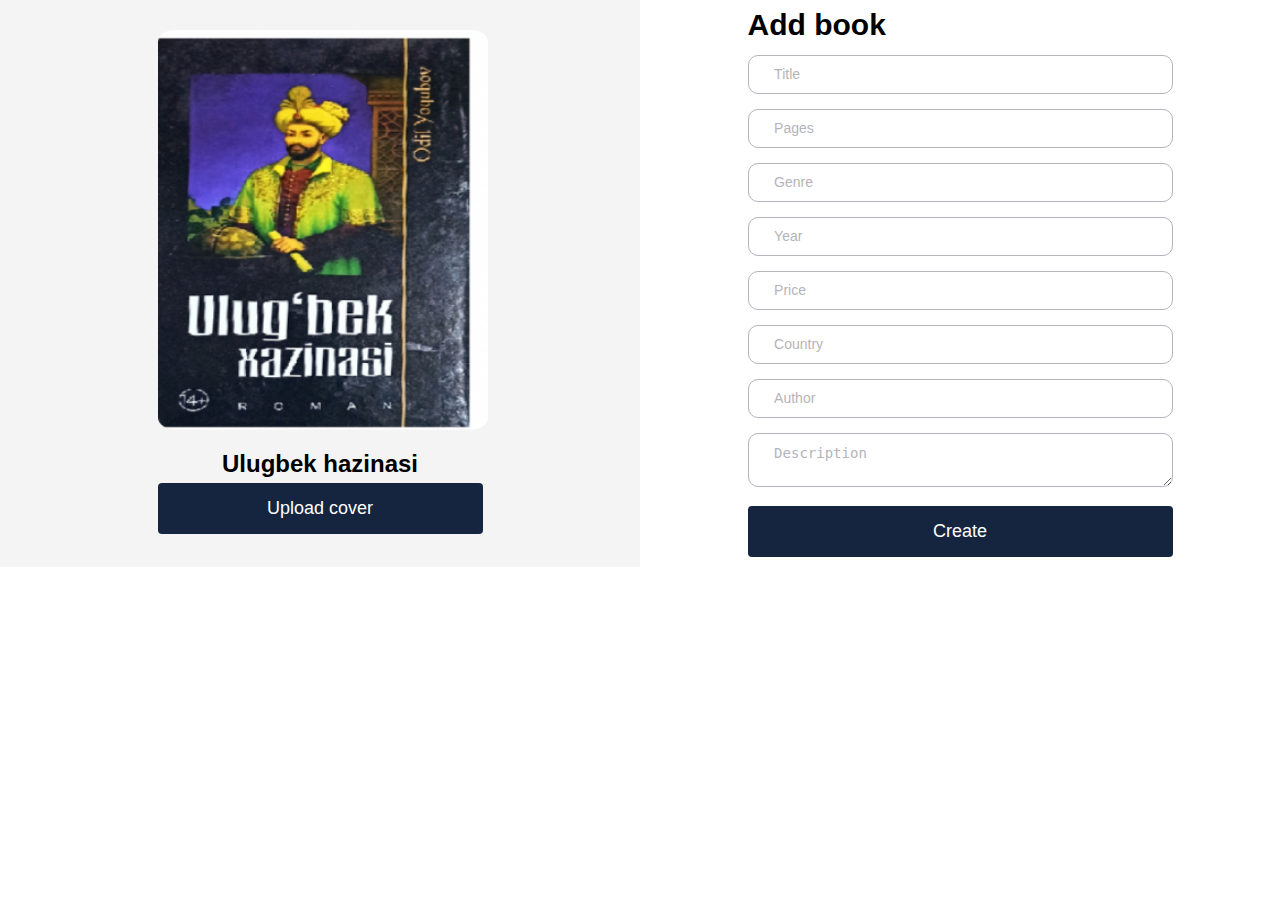
==== addBook.html @ b738d1ba "signIn, signUp and addBook's designs added" ====
<!DOCTYPE html>
<html lang="en">
  <head>
    <meta charset="UTF-8" />
    <meta http-equiv="X-UA-Compatible" content="IE=edge" />
    <meta name="viewport" content="width=device-width, initial-scale=1.0" />
    <title>Add Book</title>
    <link rel="stylesheet" href="./css/style.css" />
    <link rel="stylesheet" href="./assets/bootstrap/css/bootstrap-grid.css" />
  </head>

  <body>
    <section class="addBook">
      <div class="container">
        <div class="row">
          <div class="col-6 d-lg-block d-none leftt">
            <img class="img" src="./assets/img/addBook.png" alt="" />
            <div class="informs">
              <h1 class="informs__title">Ulugbek hazinasi</h1>
              <button class="form__button btn" type="submit">
                Upload cover
              </button>
            </div>
          </div>
          <div class="col-12 col-lg-6 right">
            <form class="form" action="" method="post" id="login">
              <h1 class="form__title">Add book</h1>
              <div class="form__input--group">
                <input
                  class="input form__input"
                  autofocus
                  placeholder="Title"
                  type="text"
                />
              </div>
              <div class="form__input--group">
                <input
                  class="input form__input"
                  autofocus
                  placeholder="Pages"
                  type="number"
                />
              </div>
              <div class="form__input--group">
                <input
                  class="input form__input"
                  autofocus
                  placeholder="Genre"
                  type="text"
                />
              </div>
              <div class="form__input--group">
                <input
                  class="input form__input"
                  autofocus
                  placeholder="Year"
                  type="datetime"
                />
              </div>
              <div class="form__input--group">
                <input
                  class="input form__input"
                  autofocus
                  placeholder="Price"
                  type="number"
                />
              </div>
              <div class="form__input--group">
                <input
                  class="input form__input"
                  autofocus
                  placeholder="Country"
                  type="text"
                />
              </div>
              <div class="form__input--group">
                <input
                  class="input form__input"
                  autofocus
                  placeholder="Author"
                  type="text"
                />
              </div>
              <div class="form__input--group">
                <textarea
                  class="input form__input form__input--error"
                  placeholder="Description"
                ></textarea>
              </div>
              <button class="form__button btn" type="submit">Create</button>
            </form>
          </div>
        </div>
      </div>
    </section>
    <script defer src="./js/router.js"></script>
  </body>
</html>
---- css/style.css ----
*,
*::after,
*::before {
  box-sizing: border-box;
  padding: 0;
  margin: 0;
}

html {
  font-size: 10px;
}

a {
  text-decoration: none;
}

ul {
  list-style: none;
}

img {
  max-width: 100%;
  vertical-align: middle;
  border-style: none;
}

.ms-auto {
  margin-left: auto;
}

.me-auto {
  margin-right: auto;
}

.mx-auto {
  margin: auto;
}

.m-0 {
  margin: 0rem;
}

.m-1 {
  margin: 0.5rem;
}

.m-2 {
  margin: 1rem;
}

.m-3 {
  margin: 1.5rem;
}

.m-4 {
  margin: 2rem;
}

.m-5 {
  margin: 2.5rem;
}

.m-6 {
  margin: 3rem;
}

.m-7 {
  margin: 3.5rem;
}

.m-8 {
  margin: 4rem;
}

.m-9 {
  margin: 4.5rem;
}

.m-10 {
  margin: 5rem;
}

.m-11 {
  margin: 5.5rem;
}

.m-12 {
  margin: 6rem;
}

.m-13 {
  margin: 6.5rem;
}

.m-14 {
  margin: 7rem;
}

.m-15 {
  margin: 7.5rem;
}

.m-16 {
  margin: 8rem;
}

.m-17 {
  margin: 8.5rem;
}

.m-18 {
  margin: 9rem;
}

.m-19 {
  margin: 9.5rem;
}

.m-20 {
  margin: 10rem;
}

.me-0 {
  margin-right: 0rem;
}

.me-n0 {
  margin-right: 0rem;
}

.me-1 {
  margin-right: 0.5rem;
}

.me-n1 {
  margin-right: -0.5rem;
}

.me-2 {
  margin-right: 1rem;
}

.me-n2 {
  margin-right: -1rem;
}

.me-3 {
  margin-right: 1.5rem;
}

.me-n3 {
  margin-right: -1.5rem;
}

.me-4 {
  margin-right: 2rem;
}

.me-n4 {
  margin-right: -2rem;
}

.me-5 {
  margin-right: 2.5rem;
}

.me-n5 {
  margin-right: -2.5rem;
}

.me-6 {
  margin-right: 3rem;
}

.me-n6 {
  margin-right: -3rem;
}

.me-7 {
  margin-right: 3.5rem;
}

.me-n7 {
  margin-right: -3.5rem;
}

.me-8 {
  margin-right: 4rem;
}

.me-n8 {
  margin-right: -4rem;
}

.me-9 {
  margin-right: 4.5rem;
}

.me-n9 {
  margin-right: -4.5rem;
}

.me-10 {
  margin-right: 5rem;
}

.me-n10 {
  margin-right: -5rem;
}

.me-11 {
  margin-right: 5.5rem;
}

.me-n11 {
  margin-right: -5.5rem;
}

.me-12 {
  margin-right: 6rem;
}

.me-n12 {
  margin-right: -6rem;
}

.me-13 {
  margin-right: 6.5rem;
}

.me-n13 {
  margin-right: -6.5rem;
}

.me-14 {
  margin-right: 7rem;
}

.me-n14 {
  margin-right: -7rem;
}

.me-15 {
  margin-right: 7.5rem;
}

.me-n15 {
  margin-right: -7.5rem;
}

.me-16 {
  margin-right: 8rem;
}

.me-n16 {
  margin-right: -8rem;
}

.me-17 {
  margin-right: 8.5rem;
}

.me-n17 {
  margin-right: -8.5rem;
}

.me-18 {
  margin-right: 9rem;
}

.me-n18 {
  margin-right: -9rem;
}

.me-19 {
  margin-right: 9.5rem;
}

.me-n19 {
  margin-right: -9.5rem;
}

.me-20 {
  margin-right: 10rem;
}

.me-n20 {
  margin-right: -10rem;
}

.ms-0 {
  margin-left: 0rem;
}

.ms-n0 {
  margin-left: 0rem;
}

.ms-1 {
  margin-left: 0.5rem;
}

.ms-n1 {
  margin-left: -0.5rem;
}

.ms-2 {
  margin-left: 1rem;
}

.ms-n2 {
  margin-left: -1rem;
}

.ms-3 {
  margin-left: 1.5rem;
}

.ms-n3 {
  margin-left: -1.5rem;
}

.ms-4 {
  margin-left: 2rem;
}

.ms-n4 {
  margin-left: -2rem;
}

.ms-5 {
  margin-left: 2.5rem;
}

.ms-n5 {
  margin-left: -2.5rem;
}

.ms-6 {
  margin-left: 3rem;
}

.ms-n6 {
  margin-left: -3rem;
}

.ms-7 {
  margin-left: 3.5rem;
}

.ms-n7 {
  margin-left: -3.5rem;
}

.ms-8 {
  margin-left: 4rem;
}

.ms-n8 {
  margin-left: -4rem;
}

.ms-9 {
  margin-left: 4.5rem;
}

.ms-n9 {
  margin-left: -4.5rem;
}

.ms-10 {
  margin-left: 5rem;
}

.ms-n10 {
  margin-left: -5rem;
}

.ms-11 {
  margin-left: 5.5rem;
}

.ms-n11 {
  margin-left: -5.5rem;
}

.ms-12 {
  margin-left: 6rem;
}

.ms-n12 {
  margin-left: -6rem;
}

.ms-13 {
  margin-left: 6.5rem;
}

.ms-n13 {
  margin-left: -6.5rem;
}

.ms-14 {
  margin-left: 7rem;
}

.ms-n14 {
  margin-left: -7rem;
}

.ms-15 {
  margin-left: 7.5rem;
}

.ms-n15 {
  margin-left: -7.5rem;
}

.ms-16 {
  margin-left: 8rem;
}

.ms-n16 {
  margin-left: -8rem;
}

.ms-17 {
  margin-left: 8.5rem;
}

.ms-n17 {
  margin-left: -8.5rem;
}

.ms-18 {
  margin-left: 9rem;
}

.ms-n18 {
  margin-left: -9rem;
}

.ms-19 {
  margin-left: 9.5rem;
}

.ms-n19 {
  margin-left: -9.5rem;
}

.ms-20 {
  margin-left: 10rem;
}

.ms-n20 {
  margin-left: -10rem;
}

.mt-0 {
  margin-top: 0rem;
}

.mt-n0 {
  margin-top: 0rem;
}

.mt-1 {
  margin-top: 0.5rem;
}

.mt-n1 {
  margin-top: -0.5rem;
}

.mt-2 {
  margin-top: 1rem;
}

.mt-n2 {
  margin-top: -1rem;
}

.mt-3 {
  margin-top: 1.5rem;
}

.mt-n3 {
  margin-top: -1.5rem;
}

.mt-4 {
  margin-top: 2rem;
}

.mt-n4 {
  margin-top: -2rem;
}

.mt-5 {
  margin-top: 2.5rem;
}

.mt-n5 {
  margin-top: -2.5rem;
}

.mt-6 {
  margin-top: 3rem;
}

.mt-n6 {
  margin-top: -3rem;
}

.mt-7 {
  margin-top: 3.5rem;
}

.mt-n7 {
  margin-top: -3.5rem;
}

.mt-8 {
  margin-top: 4rem;
}

.mt-n8 {
  margin-top: -4rem;
}

.mt-9 {
  margin-top: 4.5rem;
}

.mt-n9 {
  margin-top: -4.5rem;
}

.mt-10 {
  margin-top: 5rem;
}

.mt-n10 {
  margin-top: -5rem;
}

.mt-11 {
  margin-top: 5.5rem;
}

.mt-n11 {
  margin-top: -5.5rem;
}

.mt-12 {
  margin-top: 6rem;
}

.mt-n12 {
  margin-top: -6rem;
}

.mt-13 {
  margin-top: 6.5rem;
}

.mt-n13 {
  margin-top: -6.5rem;
}

.mt-14 {
  margin-top: 7rem;
}

.mt-n14 {
  margin-top: -7rem;
}

.mt-15 {
  margin-top: 7.5rem;
}

.mt-n15 {
  margin-top: -7.5rem;
}

.mt-16 {
  margin-top: 8rem;
}

.mt-n16 {
  margin-top: -8rem;
}

.mt-17 {
  margin-top: 8.5rem;
}

.mt-n17 {
  margin-top: -8.5rem;
}

.mt-18 {
  margin-top: 9rem;
}

.mt-n18 {
  margin-top: -9rem;
}

.mt-19 {
  margin-top: 9.5rem;
}

.mt-n19 {
  margin-top: -9.5rem;
}

.mt-20 {
  margin-top: 10rem;
}

.mt-n20 {
  margin-top: -10rem;
}

.mb-0 {
  margin-bottom: 0rem;
}

.mb-n0 {
  margin-bottom: 0rem;
}

.mb-1 {
  margin-bottom: 0.5rem;
}

.mb-n1 {
  margin-bottom: -0.5rem;
}

.mb-2 {
  margin-bottom: 1rem;
}

.mb-n2 {
  margin-bottom: -1rem;
}

.mb-3 {
  margin-bottom: 1.5rem;
}

.mb-n3 {
  margin-bottom: -1.5rem;
}

.mb-4 {
  margin-bottom: 2rem;
}

.mb-n4 {
  margin-bottom: -2rem;
}

.mb-5 {
  margin-bottom: 2.5rem;
}

.mb-n5 {
  margin-bottom: -2.5rem;
}

.mb-6 {
  margin-bottom: 3rem;
}

.mb-n6 {
  margin-bottom: -3rem;
}

.mb-7 {
  margin-bottom: 3.5rem;
}

.mb-n7 {
  margin-bottom: -3.5rem;
}

.mb-8 {
  margin-bottom: 4rem;
}

.mb-n8 {
  margin-bottom: -4rem;
}

.mb-9 {
  margin-bottom: 4.5rem;
}

.mb-n9 {
  margin-bottom: -4.5rem;
}

.mb-10 {
  margin-bottom: 5rem;
}

.mb-n10 {
  margin-bottom: -5rem;
}

.mb-11 {
  margin-bottom: 5.5rem;
}

.mb-n11 {
  margin-bottom: -5.5rem;
}

.mb-12 {
  margin-bottom: 6rem;
}

.mb-n12 {
  margin-bottom: -6rem;
}

.mb-13 {
  margin-bottom: 6.5rem;
}

.mb-n13 {
  margin-bottom: -6.5rem;
}

.mb-14 {
  margin-bottom: 7rem;
}

.mb-n14 {
  margin-bottom: -7rem;
}

.mb-15 {
  margin-bottom: 7.5rem;
}

.mb-n15 {
  margin-bottom: -7.5rem;
}

.mb-16 {
  margin-bottom: 8rem;
}

.mb-n16 {
  margin-bottom: -8rem;
}

.mb-17 {
  margin-bottom: 8.5rem;
}

.mb-n17 {
  margin-bottom: -8.5rem;
}

.mb-18 {
  margin-bottom: 9rem;
}

.mb-n18 {
  margin-bottom: -9rem;
}

.mb-19 {
  margin-bottom: 9.5rem;
}

.mb-n19 {
  margin-bottom: -9.5rem;
}

.mb-20 {
  margin-bottom: 10rem;
}

.mb-n20 {
  margin-bottom: -10rem;
}

.mx-0 {
  margin-left: 0rem;
  margin-right: 0rem;
}

.mx-1 {
  margin-left: 0.5rem;
  margin-right: 0.5rem;
}

.mx-2 {
  margin-left: 1rem;
  margin-right: 1rem;
}

.mx-3 {
  margin-left: 1.5rem;
  margin-right: 1.5rem;
}

.mx-4 {
  margin-left: 2rem;
  margin-right: 2rem;
}

.mx-5 {
  margin-left: 2.5rem;
  margin-right: 2.5rem;
}

.mx-6 {
  margin-left: 3rem;
  margin-right: 3rem;
}

.mx-7 {
  margin-left: 3.5rem;
  margin-right: 3.5rem;
}

.mx-8 {
  margin-left: 4rem;
  margin-right: 4rem;
}

.mx-9 {
  margin-left: 4.5rem;
  margin-right: 4.5rem;
}

.mx-10 {
  margin-left: 5rem;
  margin-right: 5rem;
}

.mx-11 {
  margin-left: 5.5rem;
  margin-right: 5.5rem;
}

.mx-12 {
  margin-left: 6rem;
  margin-right: 6rem;
}

.mx-13 {
  margin-left: 6.5rem;
  margin-right: 6.5rem;
}

.mx-14 {
  margin-left: 7rem;
  margin-right: 7rem;
}

.mx-15 {
  margin-left: 7.5rem;
  margin-right: 7.5rem;
}

.mx-16 {
  margin-left: 8rem;
  margin-right: 8rem;
}

.mx-17 {
  margin-left: 8.5rem;
  margin-right: 8.5rem;
}

.mx-18 {
  margin-left: 9rem;
  margin-right: 9rem;
}

.mx-19 {
  margin-left: 9.5rem;
  margin-right: 9.5rem;
}

.mx-20 {
  margin-left: 10rem;
  margin-right: 10rem;
}

.my-0 {
  margin-top: 0rem;
  margin-bottom: 0rem;
}

.my-1 {
  margin-top: 0.5rem;
  margin-bottom: 0.5rem;
}

.my-2 {
  margin-top: 1rem;
  margin-bottom: 1rem;
}

.my-3 {
  margin-top: 1.5rem;
  margin-bottom: 1.5rem;
}

.my-4 {
  margin-top: 2rem;
  margin-bottom: 2rem;
}

.my-5 {
  margin-top: 2.5rem;
  margin-bottom: 2.5rem;
}

.my-6 {
  margin-top: 3rem;
  margin-bottom: 3rem;
}

.my-7 {
  margin-top: 3.5rem;
  margin-bottom: 3.5rem;
}

.my-8 {
  margin-top: 4rem;
  margin-bottom: 4rem;
}

.my-9 {
  margin-top: 4.5rem;
  margin-bottom: 4.5rem;
}

.my-10 {
  margin-top: 5rem;
  margin-bottom: 5rem;
}

.my-11 {
  margin-top: 5.5rem;
  margin-bottom: 5.5rem;
}

.my-12 {
  margin-top: 6rem;
  margin-bottom: 6rem;
}

.my-13 {
  margin-top: 6.5rem;
  margin-bottom: 6.5rem;
}

.my-14 {
  margin-top: 7rem;
  margin-bottom: 7rem;
}

.my-15 {
  margin-top: 7.5rem;
  margin-bottom: 7.5rem;
}

.my-16 {
  margin-top: 8rem;
  margin-bottom: 8rem;
}

.my-17 {
  margin-top: 8.5rem;
  margin-bottom: 8.5rem;
}

.my-18 {
  margin-top: 9rem;
  margin-bottom: 9rem;
}

.my-19 {
  margin-top: 9.5rem;
  margin-bottom: 9.5rem;
}

.my-20 {
  margin-top: 10rem;
  margin-bottom: 10rem;
}

@media (min-width: 576px) {
  .m-sm-0 {
    margin: 0rem;
  }

  .m-sm-1 {
    margin: 0.5rem;
  }

  .m-sm-2 {
    margin: 1rem;
  }

  .m-sm-3 {
    margin: 1.5rem;
  }

  .m-sm-4 {
    margin: 2rem;
  }

  .m-sm-5 {
    margin: 2.5rem;
  }

  .m-sm-6 {
    margin: 3rem;
  }

  .m-sm-7 {
    margin: 3.5rem;
  }

  .m-sm-8 {
    margin: 4rem;
  }

  .m-sm-9 {
    margin: 4.5rem;
  }

  .m-sm-10 {
    margin: 5rem;
  }

  .m-sm-11 {
    margin: 5.5rem;
  }

  .m-sm-12 {
    margin: 6rem;
  }

  .m-sm-13 {
    margin: 6.5rem;
  }

  .m-sm-14 {
    margin: 7rem;
  }

  .m-sm-15 {
    margin: 7.5rem;
  }

  .m-sm-16 {
    margin: 8rem;
  }

  .m-sm-17 {
    margin: 8.5rem;
  }

  .m-sm-18 {
    margin: 9rem;
  }

  .m-sm-19 {
    margin: 9.5rem;
  }

  .m-sm-20 {
    margin: 10rem;
  }
}
@media (min-width: 768px) {
  .m-md-0 {
    margin: 0rem;
  }

  .m-md-1 {
    margin: 0.5rem;
  }

  .m-md-2 {
    margin: 1rem;
  }

  .m-md-3 {
    margin: 1.5rem;
  }

  .m-md-4 {
    margin: 2rem;
  }

  .m-md-5 {
    margin: 2.5rem;
  }

  .m-md-6 {
    margin: 3rem;
  }

  .m-md-7 {
    margin: 3.5rem;
  }

  .m-md-8 {
    margin: 4rem;
  }

  .m-md-9 {
    margin: 4.5rem;
  }

  .m-md-10 {
    margin: 5rem;
  }

  .m-md-11 {
    margin: 5.5rem;
  }

  .m-md-12 {
    margin: 6rem;
  }

  .m-md-13 {
    margin: 6.5rem;
  }

  .m-md-14 {
    margin: 7rem;
  }

  .m-md-15 {
    margin: 7.5rem;
  }

  .m-md-16 {
    margin: 8rem;
  }

  .m-md-17 {
    margin: 8.5rem;
  }

  .m-md-18 {
    margin: 9rem;
  }

  .m-md-19 {
    margin: 9.5rem;
  }

  .m-md-20 {
    margin: 10rem;
  }
}
@media (min-width: 991px) {
  .m-lg-0 {
    margin: 0rem;
  }

  .m-lg-1 {
    margin: 0.5rem;
  }

  .m-lg-2 {
    margin: 1rem;
  }

  .m-lg-3 {
    margin: 1.5rem;
  }

  .m-lg-4 {
    margin: 2rem;
  }

  .m-lg-5 {
    margin: 2.5rem;
  }

  .m-lg-6 {
    margin: 3rem;
  }

  .m-lg-7 {
    margin: 3.5rem;
  }

  .m-lg-8 {
    margin: 4rem;
  }

  .m-lg-9 {
    margin: 4.5rem;
  }

  .m-lg-10 {
    margin: 5rem;
  }

  .m-lg-11 {
    margin: 5.5rem;
  }

  .m-lg-12 {
    margin: 6rem;
  }

  .m-lg-13 {
    margin: 6.5rem;
  }

  .m-lg-14 {
    margin: 7rem;
  }

  .m-lg-15 {
    margin: 7.5rem;
  }

  .m-lg-16 {
    margin: 8rem;
  }

  .m-lg-17 {
    margin: 8.5rem;
  }

  .m-lg-18 {
    margin: 9rem;
  }

  .m-lg-19 {
    margin: 9.5rem;
  }

  .m-lg-20 {
    margin: 10rem;
  }
}
@media (min-width: 1200px) {
  .m-xl-0 {
    margin: 0rem;
  }

  .m-xl-1 {
    margin: 0.5rem;
  }

  .m-xl-2 {
    margin: 1rem;
  }

  .m-xl-3 {
    margin: 1.5rem;
  }

  .m-xl-4 {
    margin: 2rem;
  }

  .m-xl-5 {
    margin: 2.5rem;
  }

  .m-xl-6 {
    margin: 3rem;
  }

  .m-xl-7 {
    margin: 3.5rem;
  }

  .m-xl-8 {
    margin: 4rem;
  }

  .m-xl-9 {
    margin: 4.5rem;
  }

  .m-xl-10 {
    margin: 5rem;
  }

  .m-xl-11 {
    margin: 5.5rem;
  }

  .m-xl-12 {
    margin: 6rem;
  }

  .m-xl-13 {
    margin: 6.5rem;
  }

  .m-xl-14 {
    margin: 7rem;
  }

  .m-xl-15 {
    margin: 7.5rem;
  }

  .m-xl-16 {
    margin: 8rem;
  }

  .m-xl-17 {
    margin: 8.5rem;
  }

  .m-xl-18 {
    margin: 9rem;
  }

  .m-xl-19 {
    margin: 9.5rem;
  }

  .m-xl-20 {
    margin: 10rem;
  }
}
@media (min-width: 1400px) {
  .m-xxl-0 {
    margin: 0rem;
  }

  .m-xxl-1 {
    margin: 0.5rem;
  }

  .m-xxl-2 {
    margin: 1rem;
  }

  .m-xxl-3 {
    margin: 1.5rem;
  }

  .m-xxl-4 {
    margin: 2rem;
  }

  .m-xxl-5 {
    margin: 2.5rem;
  }

  .m-xxl-6 {
    margin: 3rem;
  }

  .m-xxl-7 {
    margin: 3.5rem;
  }

  .m-xxl-8 {
    margin: 4rem;
  }

  .m-xxl-9 {
    margin: 4.5rem;
  }

  .m-xxl-10 {
    margin: 5rem;
  }

  .m-xxl-11 {
    margin: 5.5rem;
  }

  .m-xxl-12 {
    margin: 6rem;
  }

  .m-xxl-13 {
    margin: 6.5rem;
  }

  .m-xxl-14 {
    margin: 7rem;
  }

  .m-xxl-15 {
    margin: 7.5rem;
  }

  .m-xxl-16 {
    margin: 8rem;
  }

  .m-xxl-17 {
    margin: 8.5rem;
  }

  .m-xxl-18 {
    margin: 9rem;
  }

  .m-xxl-19 {
    margin: 9.5rem;
  }

  .m-xxl-20 {
    margin: 10rem;
  }
}
@media (min-width: 576px) {
  .ms-sm-0 {
    margin-left: 0rem;
  }

  .ms-nsm-0 {
    margin-left: 0rem;
  }

  .ms-sm-1 {
    margin-left: 0.5rem;
  }

  .ms-nsm-1 {
    margin-left: -0.5rem;
  }

  .ms-sm-2 {
    margin-left: 1rem;
  }

  .ms-nsm-2 {
    margin-left: -1rem;
  }

  .ms-sm-3 {
    margin-left: 1.5rem;
  }

  .ms-nsm-3 {
    margin-left: -1.5rem;
  }

  .ms-sm-4 {
    margin-left: 2rem;
  }

  .ms-nsm-4 {
    margin-left: -2rem;
  }

  .ms-sm-5 {
    margin-left: 2.5rem;
  }

  .ms-nsm-5 {
    margin-left: -2.5rem;
  }

  .ms-sm-6 {
    margin-left: 3rem;
  }

  .ms-nsm-6 {
    margin-left: -3rem;
  }

  .ms-sm-7 {
    margin-left: 3.5rem;
  }

  .ms-nsm-7 {
    margin-left: -3.5rem;
  }

  .ms-sm-8 {
    margin-left: 4rem;
  }

  .ms-nsm-8 {
    margin-left: -4rem;
  }

  .ms-sm-9 {
    margin-left: 4.5rem;
  }

  .ms-nsm-9 {
    margin-left: -4.5rem;
  }

  .ms-sm-10 {
    margin-left: 5rem;
  }

  .ms-nsm-10 {
    margin-left: -5rem;
  }

  .ms-sm-11 {
    margin-left: 5.5rem;
  }

  .ms-nsm-11 {
    margin-left: -5.5rem;
  }

  .ms-sm-12 {
    margin-left: 6rem;
  }

  .ms-nsm-12 {
    margin-left: -6rem;
  }

  .ms-sm-13 {
    margin-left: 6.5rem;
  }

  .ms-nsm-13 {
    margin-left: -6.5rem;
  }

  .ms-sm-14 {
    margin-left: 7rem;
  }

  .ms-nsm-14 {
    margin-left: -7rem;
  }

  .ms-sm-15 {
    margin-left: 7.5rem;
  }

  .ms-nsm-15 {
    margin-left: -7.5rem;
  }

  .ms-sm-16 {
    margin-left: 8rem;
  }

  .ms-nsm-16 {
    margin-left: -8rem;
  }

  .ms-sm-17 {
    margin-left: 8.5rem;
  }

  .ms-nsm-17 {
    margin-left: -8.5rem;
  }

  .ms-sm-18 {
    margin-left: 9rem;
  }

  .ms-nsm-18 {
    margin-left: -9rem;
  }

  .ms-sm-19 {
    margin-left: 9.5rem;
  }

  .ms-nsm-19 {
    margin-left: -9.5rem;
  }

  .ms-sm-20 {
    margin-left: 10rem;
  }

  .ms-nsm-20 {
    margin-left: -10rem;
  }
}
@media (min-width: 768px) {
  .ms-md-0 {
    margin-left: 0rem;
  }

  .ms-nmd-0 {
    margin-left: 0rem;
  }

  .ms-md-1 {
    margin-left: 0.5rem;
  }

  .ms-nmd-1 {
    margin-left: -0.5rem;
  }

  .ms-md-2 {
    margin-left: 1rem;
  }

  .ms-nmd-2 {
    margin-left: -1rem;
  }

  .ms-md-3 {
    margin-left: 1.5rem;
  }

  .ms-nmd-3 {
    margin-left: -1.5rem;
  }

  .ms-md-4 {
    margin-left: 2rem;
  }

  .ms-nmd-4 {
    margin-left: -2rem;
  }

  .ms-md-5 {
    margin-left: 2.5rem;
  }

  .ms-nmd-5 {
    margin-left: -2.5rem;
  }

  .ms-md-6 {
    margin-left: 3rem;
  }

  .ms-nmd-6 {
    margin-left: -3rem;
  }

  .ms-md-7 {
    margin-left: 3.5rem;
  }

  .ms-nmd-7 {
    margin-left: -3.5rem;
  }

  .ms-md-8 {
    margin-left: 4rem;
  }

  .ms-nmd-8 {
    margin-left: -4rem;
  }

  .ms-md-9 {
    margin-left: 4.5rem;
  }

  .ms-nmd-9 {
    margin-left: -4.5rem;
  }

  .ms-md-10 {
    margin-left: 5rem;
  }

  .ms-nmd-10 {
    margin-left: -5rem;
  }

  .ms-md-11 {
    margin-left: 5.5rem;
  }

  .ms-nmd-11 {
    margin-left: -5.5rem;
  }

  .ms-md-12 {
    margin-left: 6rem;
  }

  .ms-nmd-12 {
    margin-left: -6rem;
  }

  .ms-md-13 {
    margin-left: 6.5rem;
  }

  .ms-nmd-13 {
    margin-left: -6.5rem;
  }

  .ms-md-14 {
    margin-left: 7rem;
  }

  .ms-nmd-14 {
    margin-left: -7rem;
  }

  .ms-md-15 {
    margin-left: 7.5rem;
  }

  .ms-nmd-15 {
    margin-left: -7.5rem;
  }

  .ms-md-16 {
    margin-left: 8rem;
  }

  .ms-nmd-16 {
    margin-left: -8rem;
  }

  .ms-md-17 {
    margin-left: 8.5rem;
  }

  .ms-nmd-17 {
    margin-left: -8.5rem;
  }

  .ms-md-18 {
    margin-left: 9rem;
  }

  .ms-nmd-18 {
    margin-left: -9rem;
  }

  .ms-md-19 {
    margin-left: 9.5rem;
  }

  .ms-nmd-19 {
    margin-left: -9.5rem;
  }

  .ms-md-20 {
    margin-left: 10rem;
  }

  .ms-nmd-20 {
    margin-left: -10rem;
  }
}
@media (min-width: 991px) {
  .ms-lg-0 {
    margin-left: 0rem;
  }

  .ms-nlg-0 {
    margin-left: 0rem;
  }

  .ms-lg-1 {
    margin-left: 0.5rem;
  }

  .ms-nlg-1 {
    margin-left: -0.5rem;
  }

  .ms-lg-2 {
    margin-left: 1rem;
  }

  .ms-nlg-2 {
    margin-left: -1rem;
  }

  .ms-lg-3 {
    margin-left: 1.5rem;
  }

  .ms-nlg-3 {
    margin-left: -1.5rem;
  }

  .ms-lg-4 {
    margin-left: 2rem;
  }

  .ms-nlg-4 {
    margin-left: -2rem;
  }

  .ms-lg-5 {
    margin-left: 2.5rem;
  }

  .ms-nlg-5 {
    margin-left: -2.5rem;
  }

  .ms-lg-6 {
    margin-left: 3rem;
  }

  .ms-nlg-6 {
    margin-left: -3rem;
  }

  .ms-lg-7 {
    margin-left: 3.5rem;
  }

  .ms-nlg-7 {
    margin-left: -3.5rem;
  }

  .ms-lg-8 {
    margin-left: 4rem;
  }

  .ms-nlg-8 {
    margin-left: -4rem;
  }

  .ms-lg-9 {
    margin-left: 4.5rem;
  }

  .ms-nlg-9 {
    margin-left: -4.5rem;
  }

  .ms-lg-10 {
    margin-left: 5rem;
  }

  .ms-nlg-10 {
    margin-left: -5rem;
  }

  .ms-lg-11 {
    margin-left: 5.5rem;
  }

  .ms-nlg-11 {
    margin-left: -5.5rem;
  }

  .ms-lg-12 {
    margin-left: 6rem;
  }

  .ms-nlg-12 {
    margin-left: -6rem;
  }

  .ms-lg-13 {
    margin-left: 6.5rem;
  }

  .ms-nlg-13 {
    margin-left: -6.5rem;
  }

  .ms-lg-14 {
    margin-left: 7rem;
  }

  .ms-nlg-14 {
    margin-left: -7rem;
  }

  .ms-lg-15 {
    margin-left: 7.5rem;
  }

  .ms-nlg-15 {
    margin-left: -7.5rem;
  }

  .ms-lg-16 {
    margin-left: 8rem;
  }

  .ms-nlg-16 {
    margin-left: -8rem;
  }

  .ms-lg-17 {
    margin-left: 8.5rem;
  }

  .ms-nlg-17 {
    margin-left: -8.5rem;
  }

  .ms-lg-18 {
    margin-left: 9rem;
  }

  .ms-nlg-18 {
    margin-left: -9rem;
  }

  .ms-lg-19 {
    margin-left: 9.5rem;
  }

  .ms-nlg-19 {
    margin-left: -9.5rem;
  }

  .ms-lg-20 {
    margin-left: 10rem;
  }

  .ms-nlg-20 {
    margin-left: -10rem;
  }
}
@media (min-width: 1200px) {
  .ms-xl-0 {
    margin-left: 0rem;
  }

  .ms-nxl-0 {
    margin-left: 0rem;
  }

  .ms-xl-1 {
    margin-left: 0.5rem;
  }

  .ms-nxl-1 {
    margin-left: -0.5rem;
  }

  .ms-xl-2 {
    margin-left: 1rem;
  }

  .ms-nxl-2 {
    margin-left: -1rem;
  }

  .ms-xl-3 {
    margin-left: 1.5rem;
  }

  .ms-nxl-3 {
    margin-left: -1.5rem;
  }

  .ms-xl-4 {
    margin-left: 2rem;
  }

  .ms-nxl-4 {
    margin-left: -2rem;
  }

  .ms-xl-5 {
    margin-left: 2.5rem;
  }

  .ms-nxl-5 {
    margin-left: -2.5rem;
  }

  .ms-xl-6 {
    margin-left: 3rem;
  }

  .ms-nxl-6 {
    margin-left: -3rem;
  }

  .ms-xl-7 {
    margin-left: 3.5rem;
  }

  .ms-nxl-7 {
    margin-left: -3.5rem;
  }

  .ms-xl-8 {
    margin-left: 4rem;
  }

  .ms-nxl-8 {
    margin-left: -4rem;
  }

  .ms-xl-9 {
    margin-left: 4.5rem;
  }

  .ms-nxl-9 {
    margin-left: -4.5rem;
  }

  .ms-xl-10 {
    margin-left: 5rem;
  }

  .ms-nxl-10 {
    margin-left: -5rem;
  }

  .ms-xl-11 {
    margin-left: 5.5rem;
  }

  .ms-nxl-11 {
    margin-left: -5.5rem;
  }

  .ms-xl-12 {
    margin-left: 6rem;
  }

  .ms-nxl-12 {
    margin-left: -6rem;
  }

  .ms-xl-13 {
    margin-left: 6.5rem;
  }

  .ms-nxl-13 {
    margin-left: -6.5rem;
  }

  .ms-xl-14 {
    margin-left: 7rem;
  }

  .ms-nxl-14 {
    margin-left: -7rem;
  }

  .ms-xl-15 {
    margin-left: 7.5rem;
  }

  .ms-nxl-15 {
    margin-left: -7.5rem;
  }

  .ms-xl-16 {
    margin-left: 8rem;
  }

  .ms-nxl-16 {
    margin-left: -8rem;
  }

  .ms-xl-17 {
    margin-left: 8.5rem;
  }

  .ms-nxl-17 {
    margin-left: -8.5rem;
  }

  .ms-xl-18 {
    margin-left: 9rem;
  }

  .ms-nxl-18 {
    margin-left: -9rem;
  }

  .ms-xl-19 {
    margin-left: 9.5rem;
  }

  .ms-nxl-19 {
    margin-left: -9.5rem;
  }

  .ms-xl-20 {
    margin-left: 10rem;
  }

  .ms-nxl-20 {
    margin-left: -10rem;
  }
}
@media (min-width: 1400px) {
  .ms-xxl-0 {
    margin-left: 0rem;
  }

  .ms-nxxl-0 {
    margin-left: 0rem;
  }

  .ms-xxl-1 {
    margin-left: 0.5rem;
  }

  .ms-nxxl-1 {
    margin-left: -0.5rem;
  }

  .ms-xxl-2 {
    margin-left: 1rem;
  }

  .ms-nxxl-2 {
    margin-left: -1rem;
  }

  .ms-xxl-3 {
    margin-left: 1.5rem;
  }

  .ms-nxxl-3 {
    margin-left: -1.5rem;
  }

  .ms-xxl-4 {
    margin-left: 2rem;
  }

  .ms-nxxl-4 {
    margin-left: -2rem;
  }

  .ms-xxl-5 {
    margin-left: 2.5rem;
  }

  .ms-nxxl-5 {
    margin-left: -2.5rem;
  }

  .ms-xxl-6 {
    margin-left: 3rem;
  }

  .ms-nxxl-6 {
    margin-left: -3rem;
  }

  .ms-xxl-7 {
    margin-left: 3.5rem;
  }

  .ms-nxxl-7 {
    margin-left: -3.5rem;
  }

  .ms-xxl-8 {
    margin-left: 4rem;
  }

  .ms-nxxl-8 {
    margin-left: -4rem;
  }

  .ms-xxl-9 {
    margin-left: 4.5rem;
  }

  .ms-nxxl-9 {
    margin-left: -4.5rem;
  }

  .ms-xxl-10 {
    margin-left: 5rem;
  }

  .ms-nxxl-10 {
    margin-left: -5rem;
  }

  .ms-xxl-11 {
    margin-left: 5.5rem;
  }

  .ms-nxxl-11 {
    margin-left: -5.5rem;
  }

  .ms-xxl-12 {
    margin-left: 6rem;
  }

  .ms-nxxl-12 {
    margin-left: -6rem;
  }

  .ms-xxl-13 {
    margin-left: 6.5rem;
  }

  .ms-nxxl-13 {
    margin-left: -6.5rem;
  }

  .ms-xxl-14 {
    margin-left: 7rem;
  }

  .ms-nxxl-14 {
    margin-left: -7rem;
  }

  .ms-xxl-15 {
    margin-left: 7.5rem;
  }

  .ms-nxxl-15 {
    margin-left: -7.5rem;
  }

  .ms-xxl-16 {
    margin-left: 8rem;
  }

  .ms-nxxl-16 {
    margin-left: -8rem;
  }

  .ms-xxl-17 {
    margin-left: 8.5rem;
  }

  .ms-nxxl-17 {
    margin-left: -8.5rem;
  }

  .ms-xxl-18 {
    margin-left: 9rem;
  }

  .ms-nxxl-18 {
    margin-left: -9rem;
  }

  .ms-xxl-19 {
    margin-left: 9.5rem;
  }

  .ms-nxxl-19 {
    margin-left: -9.5rem;
  }

  .ms-xxl-20 {
    margin-left: 10rem;
  }

  .ms-nxxl-20 {
    margin-left: -10rem;
  }
}
@media (min-width: 576px) {
  .me-sm-1 {
    margin-right: 0.5rem;
  }

  .me-nsm-1 {
    margin-right: -0.5rem;
  }

  .me-sm-2 {
    margin-right: 1rem;
  }

  .me-nsm-2 {
    margin-right: -1rem;
  }

  .me-sm-3 {
    margin-right: 1.5rem;
  }

  .me-nsm-3 {
    margin-right: -1.5rem;
  }

  .me-sm-4 {
    margin-right: 2rem;
  }

  .me-nsm-4 {
    margin-right: -2rem;
  }
}
@media (min-width: 768px) {
  .me-md-1 {
    margin-right: 0.5rem;
  }

  .me-nmd-1 {
    margin-right: -0.5rem;
  }

  .me-md-2 {
    margin-right: 1rem;
  }

  .me-nmd-2 {
    margin-right: -1rem;
  }

  .me-md-3 {
    margin-right: 1.5rem;
  }

  .me-nmd-3 {
    margin-right: -1.5rem;
  }

  .me-md-4 {
    margin-right: 2rem;
  }

  .me-nmd-4 {
    margin-right: -2rem;
  }
}
@media (min-width: 991px) {
  .me-lg-1 {
    margin-right: 0.5rem;
  }

  .me-nlg-1 {
    margin-right: -0.5rem;
  }

  .me-lg-2 {
    margin-right: 1rem;
  }

  .me-nlg-2 {
    margin-right: -1rem;
  }

  .me-lg-3 {
    margin-right: 1.5rem;
  }

  .me-nlg-3 {
    margin-right: -1.5rem;
  }

  .me-lg-4 {
    margin-right: 2rem;
  }

  .me-nlg-4 {
    margin-right: -2rem;
  }
}
@media (min-width: 1200px) {
  .me-xl-1 {
    margin-right: 0.5rem;
  }

  .me-nxl-1 {
    margin-right: -0.5rem;
  }

  .me-xl-2 {
    margin-right: 1rem;
  }

  .me-nxl-2 {
    margin-right: -1rem;
  }

  .me-xl-3 {
    margin-right: 1.5rem;
  }

  .me-nxl-3 {
    margin-right: -1.5rem;
  }

  .me-xl-4 {
    margin-right: 2rem;
  }

  .me-nxl-4 {
    margin-right: -2rem;
  }
}
@media (min-width: 1400px) {
  .me-xxl-1 {
    margin-right: 0.5rem;
  }

  .me-nxxl-1 {
    margin-right: -0.5rem;
  }

  .me-xxl-2 {
    margin-right: 1rem;
  }

  .me-nxxl-2 {
    margin-right: -1rem;
  }

  .me-xxl-3 {
    margin-right: 1.5rem;
  }

  .me-nxxl-3 {
    margin-right: -1.5rem;
  }

  .me-xxl-4 {
    margin-right: 2rem;
  }

  .me-nxxl-4 {
    margin-right: -2rem;
  }
}
@media (min-width: 576px) {
  .mb-sm-0 {
    margin-bottom: 0rem;
  }

  .mb-nsm-0 {
    margin-bottom: 0rem;
  }

  .mb-sm-1 {
    margin-bottom: 0.5rem;
  }

  .mb-nsm-1 {
    margin-bottom: -0.5rem;
  }

  .mb-sm-2 {
    margin-bottom: 1rem;
  }

  .mb-nsm-2 {
    margin-bottom: -1rem;
  }

  .mb-sm-3 {
    margin-bottom: 1.5rem;
  }

  .mb-nsm-3 {
    margin-bottom: -1.5rem;
  }

  .mb-sm-4 {
    margin-bottom: 2rem;
  }

  .mb-nsm-4 {
    margin-bottom: -2rem;
  }

  .mb-sm-5 {
    margin-bottom: 2.5rem;
  }

  .mb-nsm-5 {
    margin-bottom: -2.5rem;
  }

  .mb-sm-6 {
    margin-bottom: 3rem;
  }

  .mb-nsm-6 {
    margin-bottom: -3rem;
  }

  .mb-sm-7 {
    margin-bottom: 3.5rem;
  }

  .mb-nsm-7 {
    margin-bottom: -3.5rem;
  }

  .mb-sm-8 {
    margin-bottom: 4rem;
  }

  .mb-nsm-8 {
    margin-bottom: -4rem;
  }

  .mb-sm-9 {
    margin-bottom: 4.5rem;
  }

  .mb-nsm-9 {
    margin-bottom: -4.5rem;
  }

  .mb-sm-10 {
    margin-bottom: 5rem;
  }

  .mb-nsm-10 {
    margin-bottom: -5rem;
  }

  .mb-sm-11 {
    margin-bottom: 5.5rem;
  }

  .mb-nsm-11 {
    margin-bottom: -5.5rem;
  }

  .mb-sm-12 {
    margin-bottom: 6rem;
  }

  .mb-nsm-12 {
    margin-bottom: -6rem;
  }

  .mb-sm-13 {
    margin-bottom: 6.5rem;
  }

  .mb-nsm-13 {
    margin-bottom: -6.5rem;
  }

  .mb-sm-14 {
    margin-bottom: 7rem;
  }

  .mb-nsm-14 {
    margin-bottom: -7rem;
  }

  .mb-sm-15 {
    margin-bottom: 7.5rem;
  }

  .mb-nsm-15 {
    margin-bottom: -7.5rem;
  }

  .mb-sm-16 {
    margin-bottom: 8rem;
  }

  .mb-nsm-16 {
    margin-bottom: -8rem;
  }

  .mb-sm-17 {
    margin-bottom: 8.5rem;
  }

  .mb-nsm-17 {
    margin-bottom: -8.5rem;
  }

  .mb-sm-18 {
    margin-bottom: 9rem;
  }

  .mb-nsm-18 {
    margin-bottom: -9rem;
  }

  .mb-sm-19 {
    margin-bottom: 9.5rem;
  }

  .mb-nsm-19 {
    margin-bottom: -9.5rem;
  }

  .mb-sm-20 {
    margin-bottom: 10rem;
  }

  .mb-nsm-20 {
    margin-bottom: -10rem;
  }
}
@media (min-width: 768px) {
  .mb-md-0 {
    margin-bottom: 0rem;
  }

  .mb-nmd-0 {
    margin-bottom: 0rem;
  }

  .mb-md-1 {
    margin-bottom: 0.5rem;
  }

  .mb-nmd-1 {
    margin-bottom: -0.5rem;
  }

  .mb-md-2 {
    margin-bottom: 1rem;
  }

  .mb-nmd-2 {
    margin-bottom: -1rem;
  }

  .mb-md-3 {
    margin-bottom: 1.5rem;
  }

  .mb-nmd-3 {
    margin-bottom: -1.5rem;
  }

  .mb-md-4 {
    margin-bottom: 2rem;
  }

  .mb-nmd-4 {
    margin-bottom: -2rem;
  }

  .mb-md-5 {
    margin-bottom: 2.5rem;
  }

  .mb-nmd-5 {
    margin-bottom: -2.5rem;
  }

  .mb-md-6 {
    margin-bottom: 3rem;
  }

  .mb-nmd-6 {
    margin-bottom: -3rem;
  }

  .mb-md-7 {
    margin-bottom: 3.5rem;
  }

  .mb-nmd-7 {
    margin-bottom: -3.5rem;
  }

  .mb-md-8 {
    margin-bottom: 4rem;
  }

  .mb-nmd-8 {
    margin-bottom: -4rem;
  }

  .mb-md-9 {
    margin-bottom: 4.5rem;
  }

  .mb-nmd-9 {
    margin-bottom: -4.5rem;
  }

  .mb-md-10 {
    margin-bottom: 5rem;
  }

  .mb-nmd-10 {
    margin-bottom: -5rem;
  }

  .mb-md-11 {
    margin-bottom: 5.5rem;
  }

  .mb-nmd-11 {
    margin-bottom: -5.5rem;
  }

  .mb-md-12 {
    margin-bottom: 6rem;
  }

  .mb-nmd-12 {
    margin-bottom: -6rem;
  }

  .mb-md-13 {
    margin-bottom: 6.5rem;
  }

  .mb-nmd-13 {
    margin-bottom: -6.5rem;
  }

  .mb-md-14 {
    margin-bottom: 7rem;
  }

  .mb-nmd-14 {
    margin-bottom: -7rem;
  }

  .mb-md-15 {
    margin-bottom: 7.5rem;
  }

  .mb-nmd-15 {
    margin-bottom: -7.5rem;
  }

  .mb-md-16 {
    margin-bottom: 8rem;
  }

  .mb-nmd-16 {
    margin-bottom: -8rem;
  }

  .mb-md-17 {
    margin-bottom: 8.5rem;
  }

  .mb-nmd-17 {
    margin-bottom: -8.5rem;
  }

  .mb-md-18 {
    margin-bottom: 9rem;
  }

  .mb-nmd-18 {
    margin-bottom: -9rem;
  }

  .mb-md-19 {
    margin-bottom: 9.5rem;
  }

  .mb-nmd-19 {
    margin-bottom: -9.5rem;
  }

  .mb-md-20 {
    margin-bottom: 10rem;
  }

  .mb-nmd-20 {
    margin-bottom: -10rem;
  }
}
@media (min-width: 991px) {
  .mb-lg-0 {
    margin-bottom: 0rem;
  }

  .mb-nlg-0 {
    margin-bottom: 0rem;
  }

  .mb-lg-1 {
    margin-bottom: 0.5rem;
  }

  .mb-nlg-1 {
    margin-bottom: -0.5rem;
  }

  .mb-lg-2 {
    margin-bottom: 1rem;
  }

  .mb-nlg-2 {
    margin-bottom: -1rem;
  }

  .mb-lg-3 {
    margin-bottom: 1.5rem;
  }

  .mb-nlg-3 {
    margin-bottom: -1.5rem;
  }

  .mb-lg-4 {
    margin-bottom: 2rem;
  }

  .mb-nlg-4 {
    margin-bottom: -2rem;
  }

  .mb-lg-5 {
    margin-bottom: 2.5rem;
  }

  .mb-nlg-5 {
    margin-bottom: -2.5rem;
  }

  .mb-lg-6 {
    margin-bottom: 3rem;
  }

  .mb-nlg-6 {
    margin-bottom: -3rem;
  }

  .mb-lg-7 {
    margin-bottom: 3.5rem;
  }

  .mb-nlg-7 {
    margin-bottom: -3.5rem;
  }

  .mb-lg-8 {
    margin-bottom: 4rem;
  }

  .mb-nlg-8 {
    margin-bottom: -4rem;
  }

  .mb-lg-9 {
    margin-bottom: 4.5rem;
  }

  .mb-nlg-9 {
    margin-bottom: -4.5rem;
  }

  .mb-lg-10 {
    margin-bottom: 5rem;
  }

  .mb-nlg-10 {
    margin-bottom: -5rem;
  }

  .mb-lg-11 {
    margin-bottom: 5.5rem;
  }

  .mb-nlg-11 {
    margin-bottom: -5.5rem;
  }

  .mb-lg-12 {
    margin-bottom: 6rem;
  }

  .mb-nlg-12 {
    margin-bottom: -6rem;
  }

  .mb-lg-13 {
    margin-bottom: 6.5rem;
  }

  .mb-nlg-13 {
    margin-bottom: -6.5rem;
  }

  .mb-lg-14 {
    margin-bottom: 7rem;
  }

  .mb-nlg-14 {
    margin-bottom: -7rem;
  }

  .mb-lg-15 {
    margin-bottom: 7.5rem;
  }

  .mb-nlg-15 {
    margin-bottom: -7.5rem;
  }

  .mb-lg-16 {
    margin-bottom: 8rem;
  }

  .mb-nlg-16 {
    margin-bottom: -8rem;
  }

  .mb-lg-17 {
    margin-bottom: 8.5rem;
  }

  .mb-nlg-17 {
    margin-bottom: -8.5rem;
  }

  .mb-lg-18 {
    margin-bottom: 9rem;
  }

  .mb-nlg-18 {
    margin-bottom: -9rem;
  }

  .mb-lg-19 {
    margin-bottom: 9.5rem;
  }

  .mb-nlg-19 {
    margin-bottom: -9.5rem;
  }

  .mb-lg-20 {
    margin-bottom: 10rem;
  }

  .mb-nlg-20 {
    margin-bottom: -10rem;
  }
}
@media (min-width: 1200px) {
  .mb-xl-0 {
    margin-bottom: 0rem;
  }

  .mb-nxl-0 {
    margin-bottom: 0rem;
  }

  .mb-xl-1 {
    margin-bottom: 0.5rem;
  }

  .mb-nxl-1 {
    margin-bottom: -0.5rem;
  }

  .mb-xl-2 {
    margin-bottom: 1rem;
  }

  .mb-nxl-2 {
    margin-bottom: -1rem;
  }

  .mb-xl-3 {
    margin-bottom: 1.5rem;
  }

  .mb-nxl-3 {
    margin-bottom: -1.5rem;
  }

  .mb-xl-4 {
    margin-bottom: 2rem;
  }

  .mb-nxl-4 {
    margin-bottom: -2rem;
  }

  .mb-xl-5 {
    margin-bottom: 2.5rem;
  }

  .mb-nxl-5 {
    margin-bottom: -2.5rem;
  }

  .mb-xl-6 {
    margin-bottom: 3rem;
  }

  .mb-nxl-6 {
    margin-bottom: -3rem;
  }

  .mb-xl-7 {
    margin-bottom: 3.5rem;
  }

  .mb-nxl-7 {
    margin-bottom: -3.5rem;
  }

  .mb-xl-8 {
    margin-bottom: 4rem;
  }

  .mb-nxl-8 {
    margin-bottom: -4rem;
  }

  .mb-xl-9 {
    margin-bottom: 4.5rem;
  }

  .mb-nxl-9 {
    margin-bottom: -4.5rem;
  }

  .mb-xl-10 {
    margin-bottom: 5rem;
  }

  .mb-nxl-10 {
    margin-bottom: -5rem;
  }

  .mb-xl-11 {
    margin-bottom: 5.5rem;
  }

  .mb-nxl-11 {
    margin-bottom: -5.5rem;
  }

  .mb-xl-12 {
    margin-bottom: 6rem;
  }

  .mb-nxl-12 {
    margin-bottom: -6rem;
  }

  .mb-xl-13 {
    margin-bottom: 6.5rem;
  }

  .mb-nxl-13 {
    margin-bottom: -6.5rem;
  }

  .mb-xl-14 {
    margin-bottom: 7rem;
  }

  .mb-nxl-14 {
    margin-bottom: -7rem;
  }

  .mb-xl-15 {
    margin-bottom: 7.5rem;
  }

  .mb-nxl-15 {
    margin-bottom: -7.5rem;
  }

  .mb-xl-16 {
    margin-bottom: 8rem;
  }

  .mb-nxl-16 {
    margin-bottom: -8rem;
  }

  .mb-xl-17 {
    margin-bottom: 8.5rem;
  }

  .mb-nxl-17 {
    margin-bottom: -8.5rem;
  }

  .mb-xl-18 {
    margin-bottom: 9rem;
  }

  .mb-nxl-18 {
    margin-bottom: -9rem;
  }

  .mb-xl-19 {
    margin-bottom: 9.5rem;
  }

  .mb-nxl-19 {
    margin-bottom: -9.5rem;
  }

  .mb-xl-20 {
    margin-bottom: 10rem;
  }

  .mb-nxl-20 {
    margin-bottom: -10rem;
  }
}
@media (min-width: 1400px) {
  .mb-xxl-0 {
    margin-bottom: 0rem;
  }

  .mb-nxxl-0 {
    margin-bottom: 0rem;
  }

  .mb-xxl-1 {
    margin-bottom: 0.5rem;
  }

  .mb-nxxl-1 {
    margin-bottom: -0.5rem;
  }

  .mb-xxl-2 {
    margin-bottom: 1rem;
  }

  .mb-nxxl-2 {
    margin-bottom: -1rem;
  }

  .mb-xxl-3 {
    margin-bottom: 1.5rem;
  }

  .mb-nxxl-3 {
    margin-bottom: -1.5rem;
  }

  .mb-xxl-4 {
    margin-bottom: 2rem;
  }

  .mb-nxxl-4 {
    margin-bottom: -2rem;
  }

  .mb-xxl-5 {
    margin-bottom: 2.5rem;
  }

  .mb-nxxl-5 {
    margin-bottom: -2.5rem;
  }

  .mb-xxl-6 {
    margin-bottom: 3rem;
  }

  .mb-nxxl-6 {
    margin-bottom: -3rem;
  }

  .mb-xxl-7 {
    margin-bottom: 3.5rem;
  }

  .mb-nxxl-7 {
    margin-bottom: -3.5rem;
  }

  .mb-xxl-8 {
    margin-bottom: 4rem;
  }

  .mb-nxxl-8 {
    margin-bottom: -4rem;
  }

  .mb-xxl-9 {
    margin-bottom: 4.5rem;
  }

  .mb-nxxl-9 {
    margin-bottom: -4.5rem;
  }

  .mb-xxl-10 {
    margin-bottom: 5rem;
  }

  .mb-nxxl-10 {
    margin-bottom: -5rem;
  }

  .mb-xxl-11 {
    margin-bottom: 5.5rem;
  }

  .mb-nxxl-11 {
    margin-bottom: -5.5rem;
  }

  .mb-xxl-12 {
    margin-bottom: 6rem;
  }

  .mb-nxxl-12 {
    margin-bottom: -6rem;
  }

  .mb-xxl-13 {
    margin-bottom: 6.5rem;
  }

  .mb-nxxl-13 {
    margin-bottom: -6.5rem;
  }

  .mb-xxl-14 {
    margin-bottom: 7rem;
  }

  .mb-nxxl-14 {
    margin-bottom: -7rem;
  }

  .mb-xxl-15 {
    margin-bottom: 7.5rem;
  }

  .mb-nxxl-15 {
    margin-bottom: -7.5rem;
  }

  .mb-xxl-16 {
    margin-bottom: 8rem;
  }

  .mb-nxxl-16 {
    margin-bottom: -8rem;
  }

  .mb-xxl-17 {
    margin-bottom: 8.5rem;
  }

  .mb-nxxl-17 {
    margin-bottom: -8.5rem;
  }

  .mb-xxl-18 {
    margin-bottom: 9rem;
  }

  .mb-nxxl-18 {
    margin-bottom: -9rem;
  }

  .mb-xxl-19 {
    margin-bottom: 9.5rem;
  }

  .mb-nxxl-19 {
    margin-bottom: -9.5rem;
  }

  .mb-xxl-20 {
    margin-bottom: 10rem;
  }

  .mb-nxxl-20 {
    margin-bottom: -10rem;
  }
}
@media (min-width: 576px) {
  .mt-sm-0 {
    margin-top: 0rem;
  }

  .mt-nsm-0 {
    margin-top: 0rem;
  }

  .mt-sm-1 {
    margin-top: 0.5rem;
  }

  .mt-nsm-1 {
    margin-top: -0.5rem;
  }

  .mt-sm-2 {
    margin-top: 1rem;
  }

  .mt-nsm-2 {
    margin-top: -1rem;
  }

  .mt-sm-3 {
    margin-top: 1.5rem;
  }

  .mt-nsm-3 {
    margin-top: -1.5rem;
  }

  .mt-sm-4 {
    margin-top: 2rem;
  }

  .mt-nsm-4 {
    margin-top: -2rem;
  }

  .mt-sm-5 {
    margin-top: 2.5rem;
  }

  .mt-nsm-5 {
    margin-top: -2.5rem;
  }

  .mt-sm-6 {
    margin-top: 3rem;
  }

  .mt-nsm-6 {
    margin-top: -3rem;
  }

  .mt-sm-7 {
    margin-top: 3.5rem;
  }

  .mt-nsm-7 {
    margin-top: -3.5rem;
  }

  .mt-sm-8 {
    margin-top: 4rem;
  }

  .mt-nsm-8 {
    margin-top: -4rem;
  }

  .mt-sm-9 {
    margin-top: 4.5rem;
  }

  .mt-nsm-9 {
    margin-top: -4.5rem;
  }

  .mt-sm-10 {
    margin-top: 5rem;
  }

  .mt-nsm-10 {
    margin-top: -5rem;
  }

  .mt-sm-11 {
    margin-top: 5.5rem;
  }

  .mt-nsm-11 {
    margin-top: -5.5rem;
  }

  .mt-sm-12 {
    margin-top: 6rem;
  }

  .mt-nsm-12 {
    margin-top: -6rem;
  }

  .mt-sm-13 {
    margin-top: 6.5rem;
  }

  .mt-nsm-13 {
    margin-top: -6.5rem;
  }

  .mt-sm-14 {
    margin-top: 7rem;
  }

  .mt-nsm-14 {
    margin-top: -7rem;
  }

  .mt-sm-15 {
    margin-top: 7.5rem;
  }

  .mt-nsm-15 {
    margin-top: -7.5rem;
  }

  .mt-sm-16 {
    margin-top: 8rem;
  }

  .mt-nsm-16 {
    margin-top: -8rem;
  }

  .mt-sm-17 {
    margin-top: 8.5rem;
  }

  .mt-nsm-17 {
    margin-top: -8.5rem;
  }

  .mt-sm-18 {
    margin-top: 9rem;
  }

  .mt-nsm-18 {
    margin-top: -9rem;
  }

  .mt-sm-19 {
    margin-top: 9.5rem;
  }

  .mt-nsm-19 {
    margin-top: -9.5rem;
  }

  .mt-sm-20 {
    margin-top: 10rem;
  }

  .mt-nsm-20 {
    margin-top: -10rem;
  }
}
@media (min-width: 768px) {
  .mt-md-0 {
    margin-top: 0rem;
  }

  .mt-nmd-0 {
    margin-top: 0rem;
  }

  .mt-md-1 {
    margin-top: 0.5rem;
  }

  .mt-nmd-1 {
    margin-top: -0.5rem;
  }

  .mt-md-2 {
    margin-top: 1rem;
  }

  .mt-nmd-2 {
    margin-top: -1rem;
  }

  .mt-md-3 {
    margin-top: 1.5rem;
  }

  .mt-nmd-3 {
    margin-top: -1.5rem;
  }

  .mt-md-4 {
    margin-top: 2rem;
  }

  .mt-nmd-4 {
    margin-top: -2rem;
  }

  .mt-md-5 {
    margin-top: 2.5rem;
  }

  .mt-nmd-5 {
    margin-top: -2.5rem;
  }

  .mt-md-6 {
    margin-top: 3rem;
  }

  .mt-nmd-6 {
    margin-top: -3rem;
  }

  .mt-md-7 {
    margin-top: 3.5rem;
  }

  .mt-nmd-7 {
    margin-top: -3.5rem;
  }

  .mt-md-8 {
    margin-top: 4rem;
  }

  .mt-nmd-8 {
    margin-top: -4rem;
  }

  .mt-md-9 {
    margin-top: 4.5rem;
  }

  .mt-nmd-9 {
    margin-top: -4.5rem;
  }

  .mt-md-10 {
    margin-top: 5rem;
  }

  .mt-nmd-10 {
    margin-top: -5rem;
  }

  .mt-md-11 {
    margin-top: 5.5rem;
  }

  .mt-nmd-11 {
    margin-top: -5.5rem;
  }

  .mt-md-12 {
    margin-top: 6rem;
  }

  .mt-nmd-12 {
    margin-top: -6rem;
  }

  .mt-md-13 {
    margin-top: 6.5rem;
  }

  .mt-nmd-13 {
    margin-top: -6.5rem;
  }

  .mt-md-14 {
    margin-top: 7rem;
  }

  .mt-nmd-14 {
    margin-top: -7rem;
  }

  .mt-md-15 {
    margin-top: 7.5rem;
  }

  .mt-nmd-15 {
    margin-top: -7.5rem;
  }

  .mt-md-16 {
    margin-top: 8rem;
  }

  .mt-nmd-16 {
    margin-top: -8rem;
  }

  .mt-md-17 {
    margin-top: 8.5rem;
  }

  .mt-nmd-17 {
    margin-top: -8.5rem;
  }

  .mt-md-18 {
    margin-top: 9rem;
  }

  .mt-nmd-18 {
    margin-top: -9rem;
  }

  .mt-md-19 {
    margin-top: 9.5rem;
  }

  .mt-nmd-19 {
    margin-top: -9.5rem;
  }

  .mt-md-20 {
    margin-top: 10rem;
  }

  .mt-nmd-20 {
    margin-top: -10rem;
  }
}
@media (min-width: 991px) {
  .mt-lg-0 {
    margin-top: 0rem;
  }

  .mt-nlg-0 {
    margin-top: 0rem;
  }

  .mt-lg-1 {
    margin-top: 0.5rem;
  }

  .mt-nlg-1 {
    margin-top: -0.5rem;
  }

  .mt-lg-2 {
    margin-top: 1rem;
  }

  .mt-nlg-2 {
    margin-top: -1rem;
  }

  .mt-lg-3 {
    margin-top: 1.5rem;
  }

  .mt-nlg-3 {
    margin-top: -1.5rem;
  }

  .mt-lg-4 {
    margin-top: 2rem;
  }

  .mt-nlg-4 {
    margin-top: -2rem;
  }

  .mt-lg-5 {
    margin-top: 2.5rem;
  }

  .mt-nlg-5 {
    margin-top: -2.5rem;
  }

  .mt-lg-6 {
    margin-top: 3rem;
  }

  .mt-nlg-6 {
    margin-top: -3rem;
  }

  .mt-lg-7 {
    margin-top: 3.5rem;
  }

  .mt-nlg-7 {
    margin-top: -3.5rem;
  }

  .mt-lg-8 {
    margin-top: 4rem;
  }

  .mt-nlg-8 {
    margin-top: -4rem;
  }

  .mt-lg-9 {
    margin-top: 4.5rem;
  }

  .mt-nlg-9 {
    margin-top: -4.5rem;
  }

  .mt-lg-10 {
    margin-top: 5rem;
  }

  .mt-nlg-10 {
    margin-top: -5rem;
  }

  .mt-lg-11 {
    margin-top: 5.5rem;
  }

  .mt-nlg-11 {
    margin-top: -5.5rem;
  }

  .mt-lg-12 {
    margin-top: 6rem;
  }

  .mt-nlg-12 {
    margin-top: -6rem;
  }

  .mt-lg-13 {
    margin-top: 6.5rem;
  }

  .mt-nlg-13 {
    margin-top: -6.5rem;
  }

  .mt-lg-14 {
    margin-top: 7rem;
  }

  .mt-nlg-14 {
    margin-top: -7rem;
  }

  .mt-lg-15 {
    margin-top: 7.5rem;
  }

  .mt-nlg-15 {
    margin-top: -7.5rem;
  }

  .mt-lg-16 {
    margin-top: 8rem;
  }

  .mt-nlg-16 {
    margin-top: -8rem;
  }

  .mt-lg-17 {
    margin-top: 8.5rem;
  }

  .mt-nlg-17 {
    margin-top: -8.5rem;
  }

  .mt-lg-18 {
    margin-top: 9rem;
  }

  .mt-nlg-18 {
    margin-top: -9rem;
  }

  .mt-lg-19 {
    margin-top: 9.5rem;
  }

  .mt-nlg-19 {
    margin-top: -9.5rem;
  }

  .mt-lg-20 {
    margin-top: 10rem;
  }

  .mt-nlg-20 {
    margin-top: -10rem;
  }
}
@media (min-width: 1200px) {
  .mt-xl-0 {
    margin-top: 0rem;
  }

  .mt-nxl-0 {
    margin-top: 0rem;
  }

  .mt-xl-1 {
    margin-top: 0.5rem;
  }

  .mt-nxl-1 {
    margin-top: -0.5rem;
  }

  .mt-xl-2 {
    margin-top: 1rem;
  }

  .mt-nxl-2 {
    margin-top: -1rem;
  }

  .mt-xl-3 {
    margin-top: 1.5rem;
  }

  .mt-nxl-3 {
    margin-top: -1.5rem;
  }

  .mt-xl-4 {
    margin-top: 2rem;
  }

  .mt-nxl-4 {
    margin-top: -2rem;
  }

  .mt-xl-5 {
    margin-top: 2.5rem;
  }

  .mt-nxl-5 {
    margin-top: -2.5rem;
  }

  .mt-xl-6 {
    margin-top: 3rem;
  }

  .mt-nxl-6 {
    margin-top: -3rem;
  }

  .mt-xl-7 {
    margin-top: 3.5rem;
  }

  .mt-nxl-7 {
    margin-top: -3.5rem;
  }

  .mt-xl-8 {
    margin-top: 4rem;
  }

  .mt-nxl-8 {
    margin-top: -4rem;
  }

  .mt-xl-9 {
    margin-top: 4.5rem;
  }

  .mt-nxl-9 {
    margin-top: -4.5rem;
  }

  .mt-xl-10 {
    margin-top: 5rem;
  }

  .mt-nxl-10 {
    margin-top: -5rem;
  }

  .mt-xl-11 {
    margin-top: 5.5rem;
  }

  .mt-nxl-11 {
    margin-top: -5.5rem;
  }

  .mt-xl-12 {
    margin-top: 6rem;
  }

  .mt-nxl-12 {
    margin-top: -6rem;
  }

  .mt-xl-13 {
    margin-top: 6.5rem;
  }

  .mt-nxl-13 {
    margin-top: -6.5rem;
  }

  .mt-xl-14 {
    margin-top: 7rem;
  }

  .mt-nxl-14 {
    margin-top: -7rem;
  }

  .mt-xl-15 {
    margin-top: 7.5rem;
  }

  .mt-nxl-15 {
    margin-top: -7.5rem;
  }

  .mt-xl-16 {
    margin-top: 8rem;
  }

  .mt-nxl-16 {
    margin-top: -8rem;
  }

  .mt-xl-17 {
    margin-top: 8.5rem;
  }

  .mt-nxl-17 {
    margin-top: -8.5rem;
  }

  .mt-xl-18 {
    margin-top: 9rem;
  }

  .mt-nxl-18 {
    margin-top: -9rem;
  }

  .mt-xl-19 {
    margin-top: 9.5rem;
  }

  .mt-nxl-19 {
    margin-top: -9.5rem;
  }

  .mt-xl-20 {
    margin-top: 10rem;
  }

  .mt-nxl-20 {
    margin-top: -10rem;
  }
}
@media (min-width: 1400px) {
  .mt-xxl-0 {
    margin-top: 0rem;
  }

  .mt-nxxl-0 {
    margin-top: 0rem;
  }

  .mt-xxl-1 {
    margin-top: 0.5rem;
  }

  .mt-nxxl-1 {
    margin-top: -0.5rem;
  }

  .mt-xxl-2 {
    margin-top: 1rem;
  }

  .mt-nxxl-2 {
    margin-top: -1rem;
  }

  .mt-xxl-3 {
    margin-top: 1.5rem;
  }

  .mt-nxxl-3 {
    margin-top: -1.5rem;
  }

  .mt-xxl-4 {
    margin-top: 2rem;
  }

  .mt-nxxl-4 {
    margin-top: -2rem;
  }

  .mt-xxl-5 {
    margin-top: 2.5rem;
  }

  .mt-nxxl-5 {
    margin-top: -2.5rem;
  }

  .mt-xxl-6 {
    margin-top: 3rem;
  }

  .mt-nxxl-6 {
    margin-top: -3rem;
  }

  .mt-xxl-7 {
    margin-top: 3.5rem;
  }

  .mt-nxxl-7 {
    margin-top: -3.5rem;
  }

  .mt-xxl-8 {
    margin-top: 4rem;
  }

  .mt-nxxl-8 {
    margin-top: -4rem;
  }

  .mt-xxl-9 {
    margin-top: 4.5rem;
  }

  .mt-nxxl-9 {
    margin-top: -4.5rem;
  }

  .mt-xxl-10 {
    margin-top: 5rem;
  }

  .mt-nxxl-10 {
    margin-top: -5rem;
  }

  .mt-xxl-11 {
    margin-top: 5.5rem;
  }

  .mt-nxxl-11 {
    margin-top: -5.5rem;
  }

  .mt-xxl-12 {
    margin-top: 6rem;
  }

  .mt-nxxl-12 {
    margin-top: -6rem;
  }

  .mt-xxl-13 {
    margin-top: 6.5rem;
  }

  .mt-nxxl-13 {
    margin-top: -6.5rem;
  }

  .mt-xxl-14 {
    margin-top: 7rem;
  }

  .mt-nxxl-14 {
    margin-top: -7rem;
  }

  .mt-xxl-15 {
    margin-top: 7.5rem;
  }

  .mt-nxxl-15 {
    margin-top: -7.5rem;
  }

  .mt-xxl-16 {
    margin-top: 8rem;
  }

  .mt-nxxl-16 {
    margin-top: -8rem;
  }

  .mt-xxl-17 {
    margin-top: 8.5rem;
  }

  .mt-nxxl-17 {
    margin-top: -8.5rem;
  }

  .mt-xxl-18 {
    margin-top: 9rem;
  }

  .mt-nxxl-18 {
    margin-top: -9rem;
  }

  .mt-xxl-19 {
    margin-top: 9.5rem;
  }

  .mt-nxxl-19 {
    margin-top: -9.5rem;
  }

  .mt-xxl-20 {
    margin-top: 10rem;
  }

  .mt-nxxl-20 {
    margin-top: -10rem;
  }
}
@media (min-width: 576px) {
  .mx-sm-0 {
    margin-left: 0rem;
    margin-right: 0rem;
  }

  .mx-sm-1 {
    margin-left: 0.5rem;
    margin-right: 0.5rem;
  }

  .mx-sm-2 {
    margin-left: 1rem;
    margin-right: 1rem;
  }

  .mx-sm-3 {
    margin-left: 1.5rem;
    margin-right: 1.5rem;
  }

  .mx-sm-4 {
    margin-left: 2rem;
    margin-right: 2rem;
  }

  .mx-sm-5 {
    margin-left: 2.5rem;
    margin-right: 2.5rem;
  }

  .mx-sm-6 {
    margin-left: 3rem;
    margin-right: 3rem;
  }

  .mx-sm-7 {
    margin-left: 3.5rem;
    margin-right: 3.5rem;
  }

  .mx-sm-8 {
    margin-left: 4rem;
    margin-right: 4rem;
  }

  .mx-sm-9 {
    margin-left: 4.5rem;
    margin-right: 4.5rem;
  }

  .mx-sm-10 {
    margin-left: 5rem;
    margin-right: 5rem;
  }

  .mx-sm-11 {
    margin-left: 5.5rem;
    margin-right: 5.5rem;
  }

  .mx-sm-12 {
    margin-left: 6rem;
    margin-right: 6rem;
  }

  .mx-sm-13 {
    margin-left: 6.5rem;
    margin-right: 6.5rem;
  }

  .mx-sm-14 {
    margin-left: 7rem;
    margin-right: 7rem;
  }

  .mx-sm-15 {
    margin-left: 7.5rem;
    margin-right: 7.5rem;
  }

  .mx-sm-16 {
    margin-left: 8rem;
    margin-right: 8rem;
  }

  .mx-sm-17 {
    margin-left: 8.5rem;
    margin-right: 8.5rem;
  }

  .mx-sm-18 {
    margin-left: 9rem;
    margin-right: 9rem;
  }

  .mx-sm-19 {
    margin-left: 9.5rem;
    margin-right: 9.5rem;
  }

  .mx-sm-20 {
    margin-left: 10rem;
    margin-right: 10rem;
  }
}
@media (min-width: 768px) {
  .mx-md-0 {
    margin-left: 0rem;
    margin-right: 0rem;
  }

  .mx-md-1 {
    margin-left: 0.5rem;
    margin-right: 0.5rem;
  }

  .mx-md-2 {
    margin-left: 1rem;
    margin-right: 1rem;
  }

  .mx-md-3 {
    margin-left: 1.5rem;
    margin-right: 1.5rem;
  }

  .mx-md-4 {
    margin-left: 2rem;
    margin-right: 2rem;
  }

  .mx-md-5 {
    margin-left: 2.5rem;
    margin-right: 2.5rem;
  }

  .mx-md-6 {
    margin-left: 3rem;
    margin-right: 3rem;
  }

  .mx-md-7 {
    margin-left: 3.5rem;
    margin-right: 3.5rem;
  }

  .mx-md-8 {
    margin-left: 4rem;
    margin-right: 4rem;
  }

  .mx-md-9 {
    margin-left: 4.5rem;
    margin-right: 4.5rem;
  }

  .mx-md-10 {
    margin-left: 5rem;
    margin-right: 5rem;
  }

  .mx-md-11 {
    margin-left: 5.5rem;
    margin-right: 5.5rem;
  }

  .mx-md-12 {
    margin-left: 6rem;
    margin-right: 6rem;
  }

  .mx-md-13 {
    margin-left: 6.5rem;
    margin-right: 6.5rem;
  }

  .mx-md-14 {
    margin-left: 7rem;
    margin-right: 7rem;
  }

  .mx-md-15 {
    margin-left: 7.5rem;
    margin-right: 7.5rem;
  }

  .mx-md-16 {
    margin-left: 8rem;
    margin-right: 8rem;
  }

  .mx-md-17 {
    margin-left: 8.5rem;
    margin-right: 8.5rem;
  }

  .mx-md-18 {
    margin-left: 9rem;
    margin-right: 9rem;
  }

  .mx-md-19 {
    margin-left: 9.5rem;
    margin-right: 9.5rem;
  }

  .mx-md-20 {
    margin-left: 10rem;
    margin-right: 10rem;
  }
}
@media (min-width: 991px) {
  .mx-lg-0 {
    margin-left: 0rem;
    margin-right: 0rem;
  }

  .mx-lg-1 {
    margin-left: 0.5rem;
    margin-right: 0.5rem;
  }

  .mx-lg-2 {
    margin-left: 1rem;
    margin-right: 1rem;
  }

  .mx-lg-3 {
    margin-left: 1.5rem;
    margin-right: 1.5rem;
  }

  .mx-lg-4 {
    margin-left: 2rem;
    margin-right: 2rem;
  }

  .mx-lg-5 {
    margin-left: 2.5rem;
    margin-right: 2.5rem;
  }

  .mx-lg-6 {
    margin-left: 3rem;
    margin-right: 3rem;
  }

  .mx-lg-7 {
    margin-left: 3.5rem;
    margin-right: 3.5rem;
  }

  .mx-lg-8 {
    margin-left: 4rem;
    margin-right: 4rem;
  }

  .mx-lg-9 {
    margin-left: 4.5rem;
    margin-right: 4.5rem;
  }

  .mx-lg-10 {
    margin-left: 5rem;
    margin-right: 5rem;
  }

  .mx-lg-11 {
    margin-left: 5.5rem;
    margin-right: 5.5rem;
  }

  .mx-lg-12 {
    margin-left: 6rem;
    margin-right: 6rem;
  }

  .mx-lg-13 {
    margin-left: 6.5rem;
    margin-right: 6.5rem;
  }

  .mx-lg-14 {
    margin-left: 7rem;
    margin-right: 7rem;
  }

  .mx-lg-15 {
    margin-left: 7.5rem;
    margin-right: 7.5rem;
  }

  .mx-lg-16 {
    margin-left: 8rem;
    margin-right: 8rem;
  }

  .mx-lg-17 {
    margin-left: 8.5rem;
    margin-right: 8.5rem;
  }

  .mx-lg-18 {
    margin-left: 9rem;
    margin-right: 9rem;
  }

  .mx-lg-19 {
    margin-left: 9.5rem;
    margin-right: 9.5rem;
  }

  .mx-lg-20 {
    margin-left: 10rem;
    margin-right: 10rem;
  }
}
@media (min-width: 1200px) {
  .mx-xl-0 {
    margin-left: 0rem;
    margin-right: 0rem;
  }

  .mx-xl-1 {
    margin-left: 0.5rem;
    margin-right: 0.5rem;
  }

  .mx-xl-2 {
    margin-left: 1rem;
    margin-right: 1rem;
  }

  .mx-xl-3 {
    margin-left: 1.5rem;
    margin-right: 1.5rem;
  }

  .mx-xl-4 {
    margin-left: 2rem;
    margin-right: 2rem;
  }

  .mx-xl-5 {
    margin-left: 2.5rem;
    margin-right: 2.5rem;
  }

  .mx-xl-6 {
    margin-left: 3rem;
    margin-right: 3rem;
  }

  .mx-xl-7 {
    margin-left: 3.5rem;
    margin-right: 3.5rem;
  }

  .mx-xl-8 {
    margin-left: 4rem;
    margin-right: 4rem;
  }

  .mx-xl-9 {
    margin-left: 4.5rem;
    margin-right: 4.5rem;
  }

  .mx-xl-10 {
    margin-left: 5rem;
    margin-right: 5rem;
  }

  .mx-xl-11 {
    margin-left: 5.5rem;
    margin-right: 5.5rem;
  }

  .mx-xl-12 {
    margin-left: 6rem;
    margin-right: 6rem;
  }

  .mx-xl-13 {
    margin-left: 6.5rem;
    margin-right: 6.5rem;
  }

  .mx-xl-14 {
    margin-left: 7rem;
    margin-right: 7rem;
  }

  .mx-xl-15 {
    margin-left: 7.5rem;
    margin-right: 7.5rem;
  }

  .mx-xl-16 {
    margin-left: 8rem;
    margin-right: 8rem;
  }

  .mx-xl-17 {
    margin-left: 8.5rem;
    margin-right: 8.5rem;
  }

  .mx-xl-18 {
    margin-left: 9rem;
    margin-right: 9rem;
  }

  .mx-xl-19 {
    margin-left: 9.5rem;
    margin-right: 9.5rem;
  }

  .mx-xl-20 {
    margin-left: 10rem;
    margin-right: 10rem;
  }
}
@media (min-width: 1400px) {
  .mx-xxl-0 {
    margin-left: 0rem;
    margin-right: 0rem;
  }

  .mx-xxl-1 {
    margin-left: 0.5rem;
    margin-right: 0.5rem;
  }

  .mx-xxl-2 {
    margin-left: 1rem;
    margin-right: 1rem;
  }

  .mx-xxl-3 {
    margin-left: 1.5rem;
    margin-right: 1.5rem;
  }

  .mx-xxl-4 {
    margin-left: 2rem;
    margin-right: 2rem;
  }

  .mx-xxl-5 {
    margin-left: 2.5rem;
    margin-right: 2.5rem;
  }

  .mx-xxl-6 {
    margin-left: 3rem;
    margin-right: 3rem;
  }

  .mx-xxl-7 {
    margin-left: 3.5rem;
    margin-right: 3.5rem;
  }

  .mx-xxl-8 {
    margin-left: 4rem;
    margin-right: 4rem;
  }

  .mx-xxl-9 {
    margin-left: 4.5rem;
    margin-right: 4.5rem;
  }

  .mx-xxl-10 {
    margin-left: 5rem;
    margin-right: 5rem;
  }

  .mx-xxl-11 {
    margin-left: 5.5rem;
    margin-right: 5.5rem;
  }

  .mx-xxl-12 {
    margin-left: 6rem;
    margin-right: 6rem;
  }

  .mx-xxl-13 {
    margin-left: 6.5rem;
    margin-right: 6.5rem;
  }

  .mx-xxl-14 {
    margin-left: 7rem;
    margin-right: 7rem;
  }

  .mx-xxl-15 {
    margin-left: 7.5rem;
    margin-right: 7.5rem;
  }

  .mx-xxl-16 {
    margin-left: 8rem;
    margin-right: 8rem;
  }

  .mx-xxl-17 {
    margin-left: 8.5rem;
    margin-right: 8.5rem;
  }

  .mx-xxl-18 {
    margin-left: 9rem;
    margin-right: 9rem;
  }

  .mx-xxl-19 {
    margin-left: 9.5rem;
    margin-right: 9.5rem;
  }

  .mx-xxl-20 {
    margin-left: 10rem;
    margin-right: 10rem;
  }
}
@media (min-width: 576px) {
  .my-sm-0 {
    margin-top: 0rem;
    margin-bottom: 0rem;
  }

  .my-sm-1 {
    margin-top: 0.5rem;
    margin-bottom: 0.5rem;
  }

  .my-sm-2 {
    margin-top: 1rem;
    margin-bottom: 1rem;
  }

  .my-sm-3 {
    margin-top: 1.5rem;
    margin-bottom: 1.5rem;
  }

  .my-sm-4 {
    margin-top: 2rem;
    margin-bottom: 2rem;
  }

  .my-sm-5 {
    margin-top: 2.5rem;
    margin-bottom: 2.5rem;
  }

  .my-sm-6 {
    margin-top: 3rem;
    margin-bottom: 3rem;
  }

  .my-sm-7 {
    margin-top: 3.5rem;
    margin-bottom: 3.5rem;
  }

  .my-sm-8 {
    margin-top: 4rem;
    margin-bottom: 4rem;
  }

  .my-sm-9 {
    margin-top: 4.5rem;
    margin-bottom: 4.5rem;
  }

  .my-sm-10 {
    margin-top: 5rem;
    margin-bottom: 5rem;
  }

  .my-sm-11 {
    margin-top: 5.5rem;
    margin-bottom: 5.5rem;
  }

  .my-sm-12 {
    margin-top: 6rem;
    margin-bottom: 6rem;
  }

  .my-sm-13 {
    margin-top: 6.5rem;
    margin-bottom: 6.5rem;
  }

  .my-sm-14 {
    margin-top: 7rem;
    margin-bottom: 7rem;
  }

  .my-sm-15 {
    margin-top: 7.5rem;
    margin-bottom: 7.5rem;
  }

  .my-sm-16 {
    margin-top: 8rem;
    margin-bottom: 8rem;
  }

  .my-sm-17 {
    margin-top: 8.5rem;
    margin-bottom: 8.5rem;
  }

  .my-sm-18 {
    margin-top: 9rem;
    margin-bottom: 9rem;
  }

  .my-sm-19 {
    margin-top: 9.5rem;
    margin-bottom: 9.5rem;
  }

  .my-sm-20 {
    margin-top: 10rem;
    margin-bottom: 10rem;
  }
}
@media (min-width: 768px) {
  .my-md-0 {
    margin-top: 0rem;
    margin-bottom: 0rem;
  }

  .my-md-1 {
    margin-top: 0.5rem;
    margin-bottom: 0.5rem;
  }

  .my-md-2 {
    margin-top: 1rem;
    margin-bottom: 1rem;
  }

  .my-md-3 {
    margin-top: 1.5rem;
    margin-bottom: 1.5rem;
  }

  .my-md-4 {
    margin-top: 2rem;
    margin-bottom: 2rem;
  }

  .my-md-5 {
    margin-top: 2.5rem;
    margin-bottom: 2.5rem;
  }

  .my-md-6 {
    margin-top: 3rem;
    margin-bottom: 3rem;
  }

  .my-md-7 {
    margin-top: 3.5rem;
    margin-bottom: 3.5rem;
  }

  .my-md-8 {
    margin-top: 4rem;
    margin-bottom: 4rem;
  }

  .my-md-9 {
    margin-top: 4.5rem;
    margin-bottom: 4.5rem;
  }

  .my-md-10 {
    margin-top: 5rem;
    margin-bottom: 5rem;
  }

  .my-md-11 {
    margin-top: 5.5rem;
    margin-bottom: 5.5rem;
  }

  .my-md-12 {
    margin-top: 6rem;
    margin-bottom: 6rem;
  }

  .my-md-13 {
    margin-top: 6.5rem;
    margin-bottom: 6.5rem;
  }

  .my-md-14 {
    margin-top: 7rem;
    margin-bottom: 7rem;
  }

  .my-md-15 {
    margin-top: 7.5rem;
    margin-bottom: 7.5rem;
  }

  .my-md-16 {
    margin-top: 8rem;
    margin-bottom: 8rem;
  }

  .my-md-17 {
    margin-top: 8.5rem;
    margin-bottom: 8.5rem;
  }

  .my-md-18 {
    margin-top: 9rem;
    margin-bottom: 9rem;
  }

  .my-md-19 {
    margin-top: 9.5rem;
    margin-bottom: 9.5rem;
  }

  .my-md-20 {
    margin-top: 10rem;
    margin-bottom: 10rem;
  }
}
@media (min-width: 991px) {
  .my-lg-0 {
    margin-top: 0rem;
    margin-bottom: 0rem;
  }

  .my-lg-1 {
    margin-top: 0.5rem;
    margin-bottom: 0.5rem;
  }

  .my-lg-2 {
    margin-top: 1rem;
    margin-bottom: 1rem;
  }

  .my-lg-3 {
    margin-top: 1.5rem;
    margin-bottom: 1.5rem;
  }

  .my-lg-4 {
    margin-top: 2rem;
    margin-bottom: 2rem;
  }

  .my-lg-5 {
    margin-top: 2.5rem;
    margin-bottom: 2.5rem;
  }

  .my-lg-6 {
    margin-top: 3rem;
    margin-bottom: 3rem;
  }

  .my-lg-7 {
    margin-top: 3.5rem;
    margin-bottom: 3.5rem;
  }

  .my-lg-8 {
    margin-top: 4rem;
    margin-bottom: 4rem;
  }

  .my-lg-9 {
    margin-top: 4.5rem;
    margin-bottom: 4.5rem;
  }

  .my-lg-10 {
    margin-top: 5rem;
    margin-bottom: 5rem;
  }

  .my-lg-11 {
    margin-top: 5.5rem;
    margin-bottom: 5.5rem;
  }

  .my-lg-12 {
    margin-top: 6rem;
    margin-bottom: 6rem;
  }

  .my-lg-13 {
    margin-top: 6.5rem;
    margin-bottom: 6.5rem;
  }

  .my-lg-14 {
    margin-top: 7rem;
    margin-bottom: 7rem;
  }

  .my-lg-15 {
    margin-top: 7.5rem;
    margin-bottom: 7.5rem;
  }

  .my-lg-16 {
    margin-top: 8rem;
    margin-bottom: 8rem;
  }

  .my-lg-17 {
    margin-top: 8.5rem;
    margin-bottom: 8.5rem;
  }

  .my-lg-18 {
    margin-top: 9rem;
    margin-bottom: 9rem;
  }

  .my-lg-19 {
    margin-top: 9.5rem;
    margin-bottom: 9.5rem;
  }

  .my-lg-20 {
    margin-top: 10rem;
    margin-bottom: 10rem;
  }
}
@media (min-width: 1200px) {
  .my-xl-0 {
    margin-top: 0rem;
    margin-bottom: 0rem;
  }

  .my-xl-1 {
    margin-top: 0.5rem;
    margin-bottom: 0.5rem;
  }

  .my-xl-2 {
    margin-top: 1rem;
    margin-bottom: 1rem;
  }

  .my-xl-3 {
    margin-top: 1.5rem;
    margin-bottom: 1.5rem;
  }

  .my-xl-4 {
    margin-top: 2rem;
    margin-bottom: 2rem;
  }

  .my-xl-5 {
    margin-top: 2.5rem;
    margin-bottom: 2.5rem;
  }

  .my-xl-6 {
    margin-top: 3rem;
    margin-bottom: 3rem;
  }

  .my-xl-7 {
    margin-top: 3.5rem;
    margin-bottom: 3.5rem;
  }

  .my-xl-8 {
    margin-top: 4rem;
    margin-bottom: 4rem;
  }

  .my-xl-9 {
    margin-top: 4.5rem;
    margin-bottom: 4.5rem;
  }

  .my-xl-10 {
    margin-top: 5rem;
    margin-bottom: 5rem;
  }

  .my-xl-11 {
    margin-top: 5.5rem;
    margin-bottom: 5.5rem;
  }

  .my-xl-12 {
    margin-top: 6rem;
    margin-bottom: 6rem;
  }

  .my-xl-13 {
    margin-top: 6.5rem;
    margin-bottom: 6.5rem;
  }

  .my-xl-14 {
    margin-top: 7rem;
    margin-bottom: 7rem;
  }

  .my-xl-15 {
    margin-top: 7.5rem;
    margin-bottom: 7.5rem;
  }

  .my-xl-16 {
    margin-top: 8rem;
    margin-bottom: 8rem;
  }

  .my-xl-17 {
    margin-top: 8.5rem;
    margin-bottom: 8.5rem;
  }

  .my-xl-18 {
    margin-top: 9rem;
    margin-bottom: 9rem;
  }

  .my-xl-19 {
    margin-top: 9.5rem;
    margin-bottom: 9.5rem;
  }

  .my-xl-20 {
    margin-top: 10rem;
    margin-bottom: 10rem;
  }
}
@media (min-width: 1400px) {
  .my-xxl-0 {
    margin-top: 0rem;
    margin-bottom: 0rem;
  }

  .my-xxl-1 {
    margin-top: 0.5rem;
    margin-bottom: 0.5rem;
  }

  .my-xxl-2 {
    margin-top: 1rem;
    margin-bottom: 1rem;
  }

  .my-xxl-3 {
    margin-top: 1.5rem;
    margin-bottom: 1.5rem;
  }

  .my-xxl-4 {
    margin-top: 2rem;
    margin-bottom: 2rem;
  }

  .my-xxl-5 {
    margin-top: 2.5rem;
    margin-bottom: 2.5rem;
  }

  .my-xxl-6 {
    margin-top: 3rem;
    margin-bottom: 3rem;
  }

  .my-xxl-7 {
    margin-top: 3.5rem;
    margin-bottom: 3.5rem;
  }

  .my-xxl-8 {
    margin-top: 4rem;
    margin-bottom: 4rem;
  }

  .my-xxl-9 {
    margin-top: 4.5rem;
    margin-bottom: 4.5rem;
  }

  .my-xxl-10 {
    margin-top: 5rem;
    margin-bottom: 5rem;
  }

  .my-xxl-11 {
    margin-top: 5.5rem;
    margin-bottom: 5.5rem;
  }

  .my-xxl-12 {
    margin-top: 6rem;
    margin-bottom: 6rem;
  }

  .my-xxl-13 {
    margin-top: 6.5rem;
    margin-bottom: 6.5rem;
  }

  .my-xxl-14 {
    margin-top: 7rem;
    margin-bottom: 7rem;
  }

  .my-xxl-15 {
    margin-top: 7.5rem;
    margin-bottom: 7.5rem;
  }

  .my-xxl-16 {
    margin-top: 8rem;
    margin-bottom: 8rem;
  }

  .my-xxl-17 {
    margin-top: 8.5rem;
    margin-bottom: 8.5rem;
  }

  .my-xxl-18 {
    margin-top: 9rem;
    margin-bottom: 9rem;
  }

  .my-xxl-19 {
    margin-top: 9.5rem;
    margin-bottom: 9.5rem;
  }

  .my-xxl-20 {
    margin-top: 10rem;
    margin-bottom: 10rem;
  }
}
body {
  font-family: "Poppins", sans-serif;
  font-size: 1.6rem;
  font-weight: 500;
}

.lead {
  font-size: 2rem;
  font-weight: 300;
}

.text__center {
  text-align: center;
}

.text__muted {
  color: #B4B4BB;
}

.btn {
  display: inline-block;
  font-weight: 600;
  color: #ffffff;
  text-align: center;
  vertical-align: middle;
  -webkit-user-select: none;
  -ms-user-select: none;
  user-select: none;
  background-color: #152540;
  border: 0.3rem solid transparent;
  padding: 0.88rem 2.56rem;
  font-size: 1.8rem;
  font-weight: 500;
  line-height: 1.5;
  border-radius: 0.4rem;
  white-space: nowrap;
  cursor: pointer;
  transition: transform 0.2s ease;
}

.btn:hover {
  background-color: #ffffff;
  border: solid 0.3rem #152540;
  color: #152540;
}

.btn::first-letter {
  text-transform: uppercase;
}

.input {
  background-color: #ffffff;
  border: solid #B4B4BB 0.1rem;
  box-sizing: border-box;
  border-radius: 1rem;
  padding: 1.5rem 2.56rem;
  outline: none;
}

.input::placeholder {
  color: #B4B4BB;
  font-size: 1.4rem;
}

section {
  max-width: 100vw;
  height: 100vh;
}
section .container {
  max-width: 100% !important;
}

.left {
  background-color: #ac957c;
  height: 100vh;
}
.left .img {
  position: absolute;
  top: 5%;
  left: 5%;
}

.form {
  margin: 20% 10rem 0 10rem;
}
.form .form__title {
  font-size: 3.6rem;
  line-height: 5rem;
  font-weight: 900;
  margin-bottom: 0.7rem;
}
.form .form__text {
  font-size: 1.3rem;
  margin: 1rem 0 2rem 0;
}
.form .form__text .form__link {
  color: #00b5fd;
}
.form .form__text .form__link:hover {
  text-decoration: underline;
}
.form .form__input--group {
  margin: 1rem 0;
}
.form .form__input--group .form__input {
  width: 100%;
}
.form .form__button {
  margin-top: 1rem;
  width: 100%;
}
.form .form__button:active {
  transform: scale(0.98);
}

@media screen and (max-width: 768px) {
  .form {
    margin: 5rem 10rem;
  }
}
@media screen and (max-width: 576px) {
  .form {
    margin: 3rem 5rem;
  }
}
.signUp .form {
  margin: 5rem 10rem;
}

@media screen and (max-width: 576px) {
  .signUp .form {
    margin: 3rem 5rem;
  }
}
.addBook .leftt {
  background-color: #F3F3F3ED;
}
.addBook .leftt .img {
  height: 40rem;
  width: 33rem;
  margin: 3rem 10rem 1rem 15rem;
}
.addBook .leftt .informs {
  margin: 1rem 15rem;
}
.addBook .leftt .informs h1 {
  font-weight: 900;
  font-size: 2.4rem;
  text-align: center;
  margin-bottom: 0.5rem;
}
.addBook .leftt .informs button {
  width: 100%;
}
.addBook .form {
  margin: 1rem 10rem;
}
.addBook .form .form__title {
  font-size: 3rem;
  line-height: 3rem;
  margin-bottom: 0;
}
.addBook .form .form__input--group {
  margin: 1.5rem 0;
}
.addBook .form .form__input--group .input {
  padding: 1.1rem 2.56rem;
}
.addBook .form .form__button {
  margin-top: 0;
}

/*# sourceMappingURL=style.css.map */
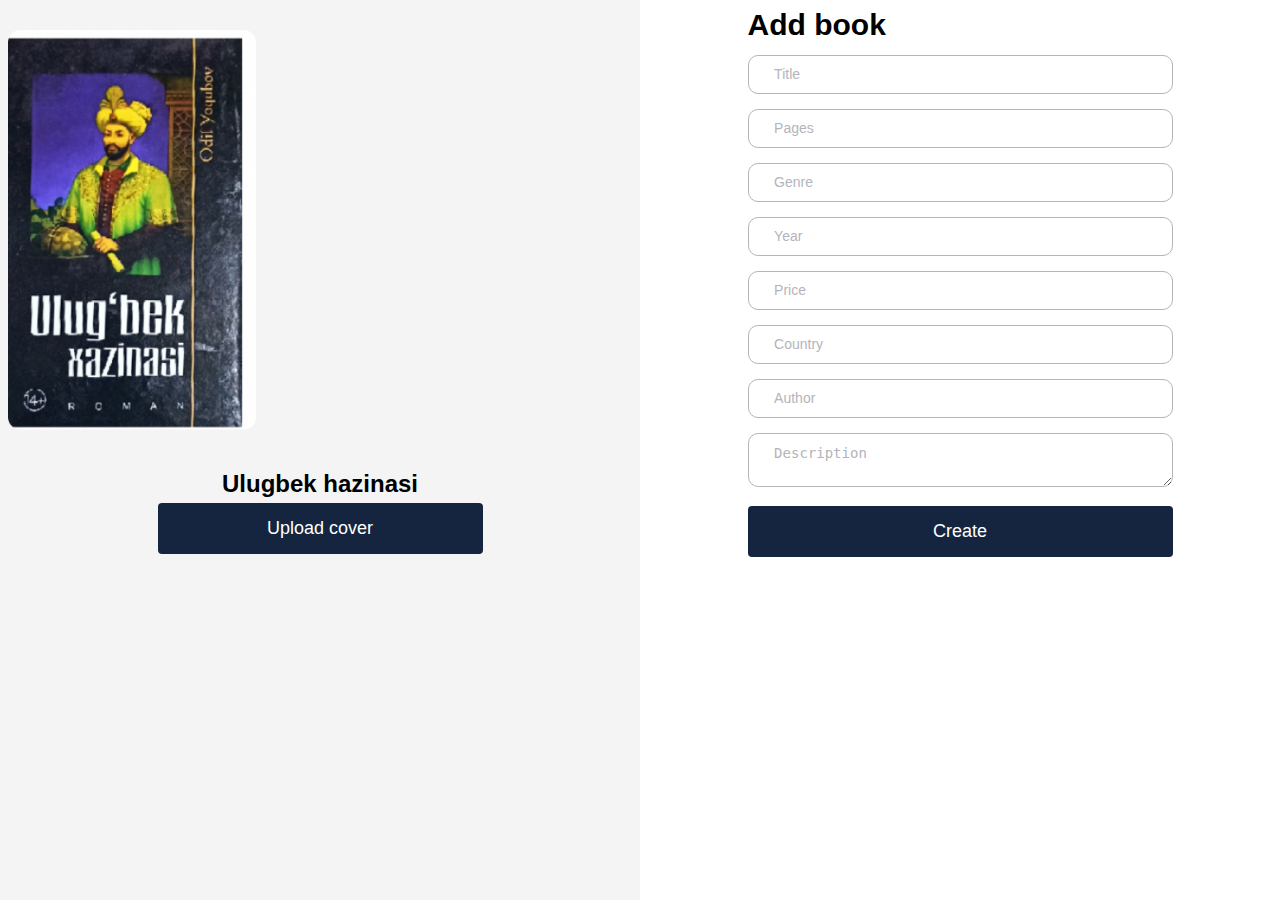
==== commit da7a4188: "signin, signup and addbook pages fixed" ====
--- a/addBook.html
+++ b/addBook.html
@@ -13,7 +13,7 @@
     <section class="addBook">
       <div class="container">
         <div class="row">
-          <div class="col-6 d-lg-block d-none leftt">
+          <div class="col-6 d-md-block d-none left">
             <img class="img" src="./assets/img/addBook.png" alt="" />
             <div class="informs">
               <h1 class="informs__title">Ulugbek hazinasi</h1>
@@ -22,7 +22,7 @@
               </button>
             </div>
           </div>
-          <div class="col-12 col-lg-6 right">
+          <div class="col-12 col-md-6 right">
             <form class="form" action="" method="post" id="login">
               <h1 class="form__title">Add book</h1>
               <div class="form__input--group">
@@ -83,7 +83,7 @@
               </div>
               <div class="form__input--group">
                 <textarea
-                  class="input form__input form__input--error"
+                  class="input form__input "
                   placeholder="Description"
                 ></textarea>
               </div>
--- a/css/style.css
+++ b/css/style.css
@@ -5263,11 +5263,6 @@
   background-color: #ac957c;
   height: 100vh;
 }
-.left .img {
-  position: absolute;
-  top: 5%;
-  left: 5%;
-}
 
 .form {
   margin: 20% 10rem 0 10rem;
@@ -5302,6 +5297,11 @@
   transform: scale(0.98);
 }
 
+@media screen and (max-width: 991px) {
+  .form {
+    margin: 5rem 5rem;
+  }
+}
 @media screen and (max-width: 768px) {
   .form {
     margin: 5rem 10rem;
@@ -5309,36 +5309,65 @@
 }
 @media screen and (max-width: 576px) {
   .form {
-    margin: 3rem 5rem;
-  }
+    margin: 5rem 5rem;
+  }
+}
+@media screen and (max-width: 375px) {
+  .form {
+    margin: 5rem auto;
+  }
+}
+.signUp .img {
+  margin: 0rem auto;
 }
 .signUp .form {
   margin: 5rem 10rem;
 }
 
+@media screen and (max-width: 991px) {
+  .signUp .img {
+    margin: 5rem auto;
+  }
+  .signUp .form {
+    margin: 5rem 5rem;
+  }
+}
+@media screen and (max-width: 768px) {
+  .signUp .form {
+    margin: 5rem 10rem;
+  }
+}
 @media screen and (max-width: 576px) {
+  .signUp .img {
+    margin: 5rem 5rem;
+  }
   .signUp .form {
     margin: 3rem 5rem;
   }
 }
-.addBook .leftt {
-  background-color: #F3F3F3ED;
-}
-.addBook .leftt .img {
+@media screen and (max-width: 375px) {
+  .signUp .form {
+    margin: 5rem auto;
+  }
+}
+.addBook .left {
+  background-color: #f3f3f3ed;
+}
+.addBook .left .img {
   height: 40rem;
-  width: 33rem;
-  margin: 3rem 10rem 1rem 15rem;
-}
-.addBook .leftt .informs {
+  margin: 3rem auto;
+  object-fit: cover;
+}
+.addBook .left .informs {
   margin: 1rem 15rem;
 }
-.addBook .leftt .informs h1 {
+.addBook .left .informs h1 {
   font-weight: 900;
   font-size: 2.4rem;
   text-align: center;
   margin-bottom: 0.5rem;
 }
-.addBook .leftt .informs button {
+.addBook .left .informs button {
   width: 100%;
 }
 .addBook .form {
@@ -5359,4 +5388,23 @@
   margin-top: 0;
 }
 
+@media screen and (max-width: 768px) {
+  .addBook .form {
+    margin: 5rem 10rem;
+  }
+}
+@media screen and (max-width: 576px) {
+  .addBook .img {
+    margin: 5rem 5rem;
+  }
+  .addBook .form {
+    margin: 3rem 5rem;
+  }
+}
+@media screen and (max-width: 375px) {
+  .addBook .form {
+    margin: 5rem auto;
+  }
+}
+
 /*# sourceMappingURL=style.css.map */
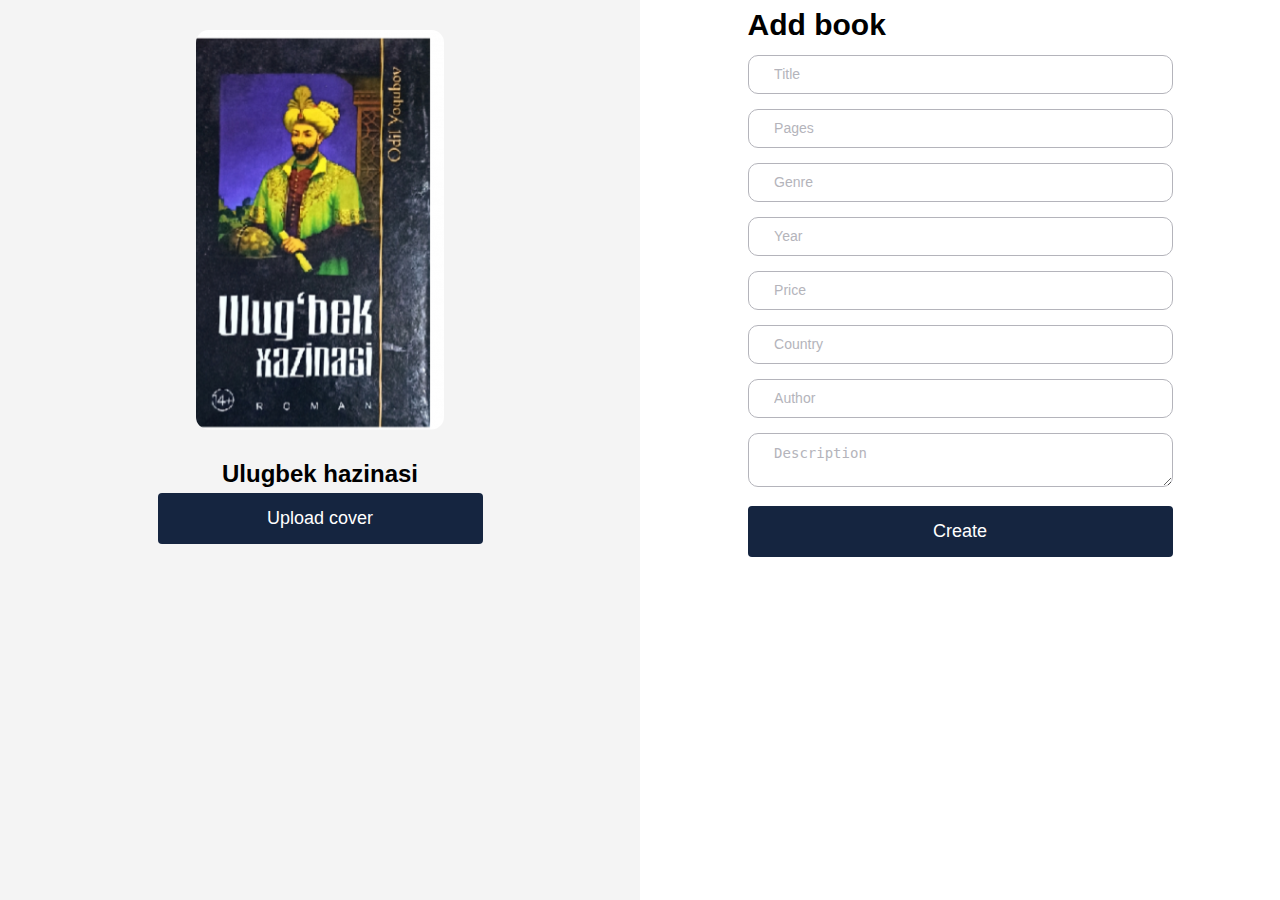
==== commit e6384062: "signIn, ignUp, addBook pages' errors fixed" ====
--- a/addBook.html
+++ b/addBook.html
@@ -1,98 +1,62 @@
 <!DOCTYPE html>
 <html lang="en">
-  <head>
+
+<head>
     <meta charset="UTF-8" />
     <meta http-equiv="X-UA-Compatible" content="IE=edge" />
     <meta name="viewport" content="width=device-width, initial-scale=1.0" />
     <title>Add Book</title>
     <link rel="stylesheet" href="./css/style.css" />
     <link rel="stylesheet" href="./assets/bootstrap/css/bootstrap-grid.css" />
-  </head>
+</head>
 
-  <body>
+<body>
     <section class="addBook">
-      <div class="container">
-        <div class="row">
-          <div class="col-6 d-md-block d-none left">
-            <img class="img" src="./assets/img/addBook.png" alt="" />
-            <div class="informs">
-              <h1 class="informs__title">Ulugbek hazinasi</h1>
-              <button class="form__button btn" type="submit">
-                Upload cover
-              </button>
+        <div class="container">
+            <div class="row">
+                <div class="col-6 d-md-block d-none left">
+                    <img class="img" src="./assets/img/add-book.svg" alt="" />
+                    <div class="informs">
+                        <h1 class="informs__title">Ulugbek hazinasi</h1>
+                        <button class="form__button btn" type="submit">
+                            Upload cover
+                        </button>
+                    </div>
+                </div>
+                <div class="col-12 col-md-6 right">
+                    <form class="form" action="" method="post" id="login">
+                        <h1 class="form__title">Add book</h1>
+                        <div class="form__input--group">
+                            <input class="input form__input" autofocus placeholder="Title" type="text" />
+                        </div>
+                        <div class="form__input--group">
+                            <input class="input form__input" autofocus placeholder="Pages" type="number" />
+                        </div>
+                        <div class="form__input--group">
+                            <input class="input form__input" autofocus placeholder="Genre" type="text" />
+                        </div>
+                        <div class="form__input--group">
+                            <input class="input form__input" autofocus placeholder="Year" type="datetime" />
+                        </div>
+                        <div class="form__input--group">
+                            <input class="input form__input" autofocus placeholder="Price" type="number" />
+                        </div>
+                        <div class="form__input--group">
+                            <input class="input form__input" autofocus placeholder="Country" type="text" />
+                        </div>
+                        <div class="form__input--group">
+                            <input class="input form__input" autofocus placeholder="Author" type="text" />
+                        </div>
+                        <div class="form__input--group">
+                            <textarea class="input form__input" placeholder="Description"></textarea>
+                        </div>
+                        <button class="form__button btn" type="submit">Create</button>
+                    </form>
+                </div>
             </div>
-          </div>
-          <div class="col-12 col-md-6 right">
-            <form class="form" action="" method="post" id="login">
-              <h1 class="form__title">Add book</h1>
-              <div class="form__input--group">
-                <input
-                  class="input form__input"
-                  autofocus
-                  placeholder="Title"
-                  type="text"
-                />
-              </div>
-              <div class="form__input--group">
-                <input
-                  class="input form__input"
-                  autofocus
-                  placeholder="Pages"
-                  type="number"
-                />
-              </div>
-              <div class="form__input--group">
-                <input
-                  class="input form__input"
-                  autofocus
-                  placeholder="Genre"
-                  type="text"
-                />
-              </div>
-              <div class="form__input--group">
-                <input
-                  class="input form__input"
-                  autofocus
-                  placeholder="Year"
-                  type="datetime"
-                />
-              </div>
-              <div class="form__input--group">
-                <input
-                  class="input form__input"
-                  autofocus
-                  placeholder="Price"
-                  type="number"
-                />
-              </div>
-              <div class="form__input--group">
-                <input
-                  class="input form__input"
-                  autofocus
-                  placeholder="Country"
-                  type="text"
-                />
-              </div>
-              <div class="form__input--group">
-                <input
-                  class="input form__input"
-                  autofocus
-                  placeholder="Author"
-                  type="text"
-                />
-              </div>
-              <div class="form__input--group">
-                <textarea
-                  class="input form__input "
-                  placeholder="Description"
-                ></textarea>
-              </div>
-              <button class="form__button btn" type="submit">Create</button>
-            </form>
-          </div>
         </div>
-      </div>
     </section>
     <script defer src="./js/router.js"></script>
-  </body>
+</body>
+
 </html>--- a/css/style.css
+++ b/css/style.css
@@ -5251,17 +5251,20 @@
   font-size: 1.4rem;
 }
 
-section {
+.signIn {
   max-width: 100vw;
-  height: 100vh;
-}
-section .container {
+  max-height: 100vh;
+}
+.signIn .container {
   max-width: 100% !important;
 }
 
 .left {
   background-color: #ac957c;
   height: 100vh;
+}
+.left .img {
+  height: 100%;
 }
 
 .form {
@@ -5314,11 +5317,14 @@
 }
 @media screen and (max-width: 375px) {
   .form {
-    margin: 5rem auto;
-  }
+    margin: 3rem auto;
+  }
+}
+.signUp .container {
+  max-width: 100%;
 }
 .signUp .img {
-  margin: 0rem auto;
+  height: 100%;
 }
 .signUp .form {
   margin: 5rem 10rem;
@@ -5347,14 +5353,18 @@
 }
 @media screen and (max-width: 375px) {
   .signUp .form {
-    margin: 5rem auto;
-  }
+    margin: 3rem auto;
+  }
+}
+.addBook .container {
+  max-width: 100%;
 }
 .addBook .left {
   background-color: #f3f3f3ed;
 }
 .addBook .left .img {
   height: 40rem;
+  display: block !important;
   margin: 3rem auto;
   object-fit: cover;
 }
@@ -5388,6 +5398,17 @@
   margin-top: 0;
 }
 
+@media screen and (max-width: 991px) {
+  .addBook .form {
+    margin: 1rem 5rem;
+  }
+  .addBook .left .img {
+    height: 35rem;
+  }
+  .addBook .left .informs {
+    margin: 1rem 10rem;
+  }
+}
 @media screen and (max-width: 768px) {
   .addBook .form {
     margin: 5rem 10rem;
@@ -5403,7 +5424,7 @@
 }
 @media screen and (max-width: 375px) {
   .addBook .form {
-    margin: 5rem auto;
+    margin: 3rem auto;
   }
 }
 
